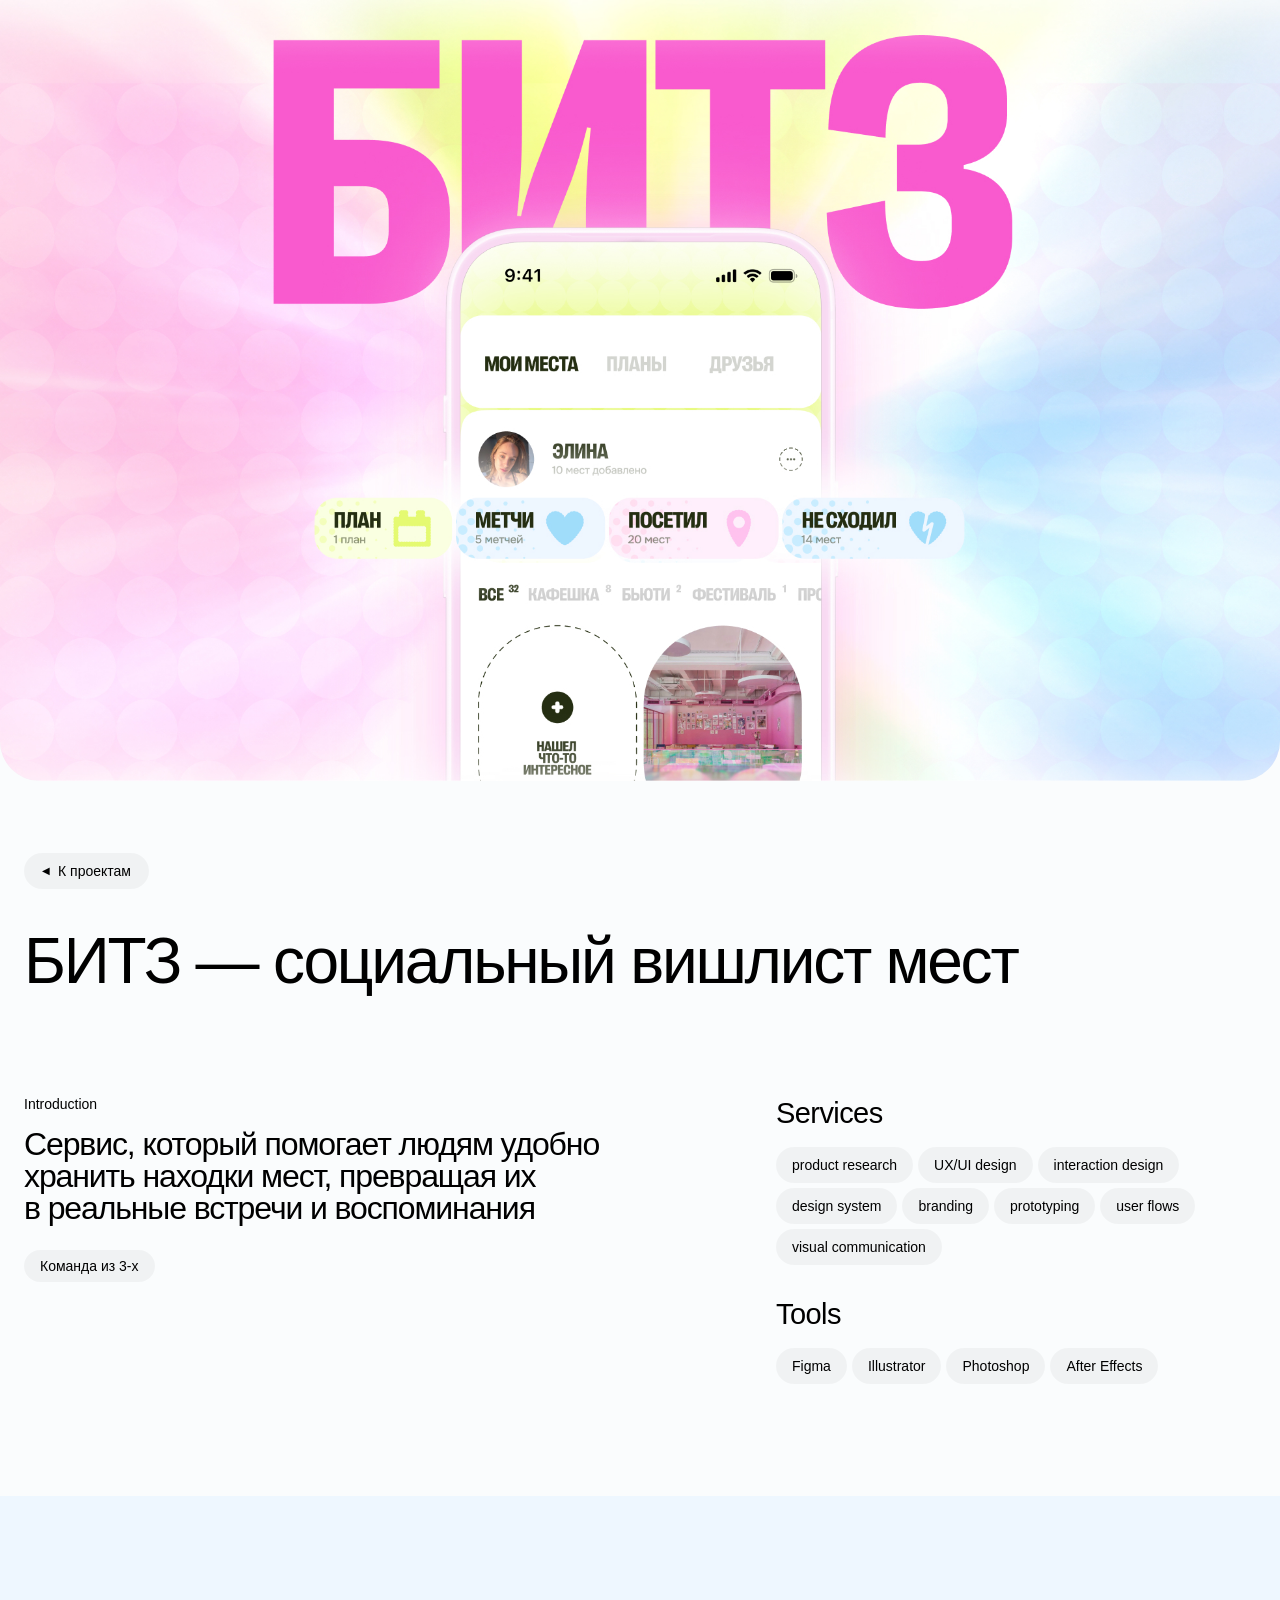
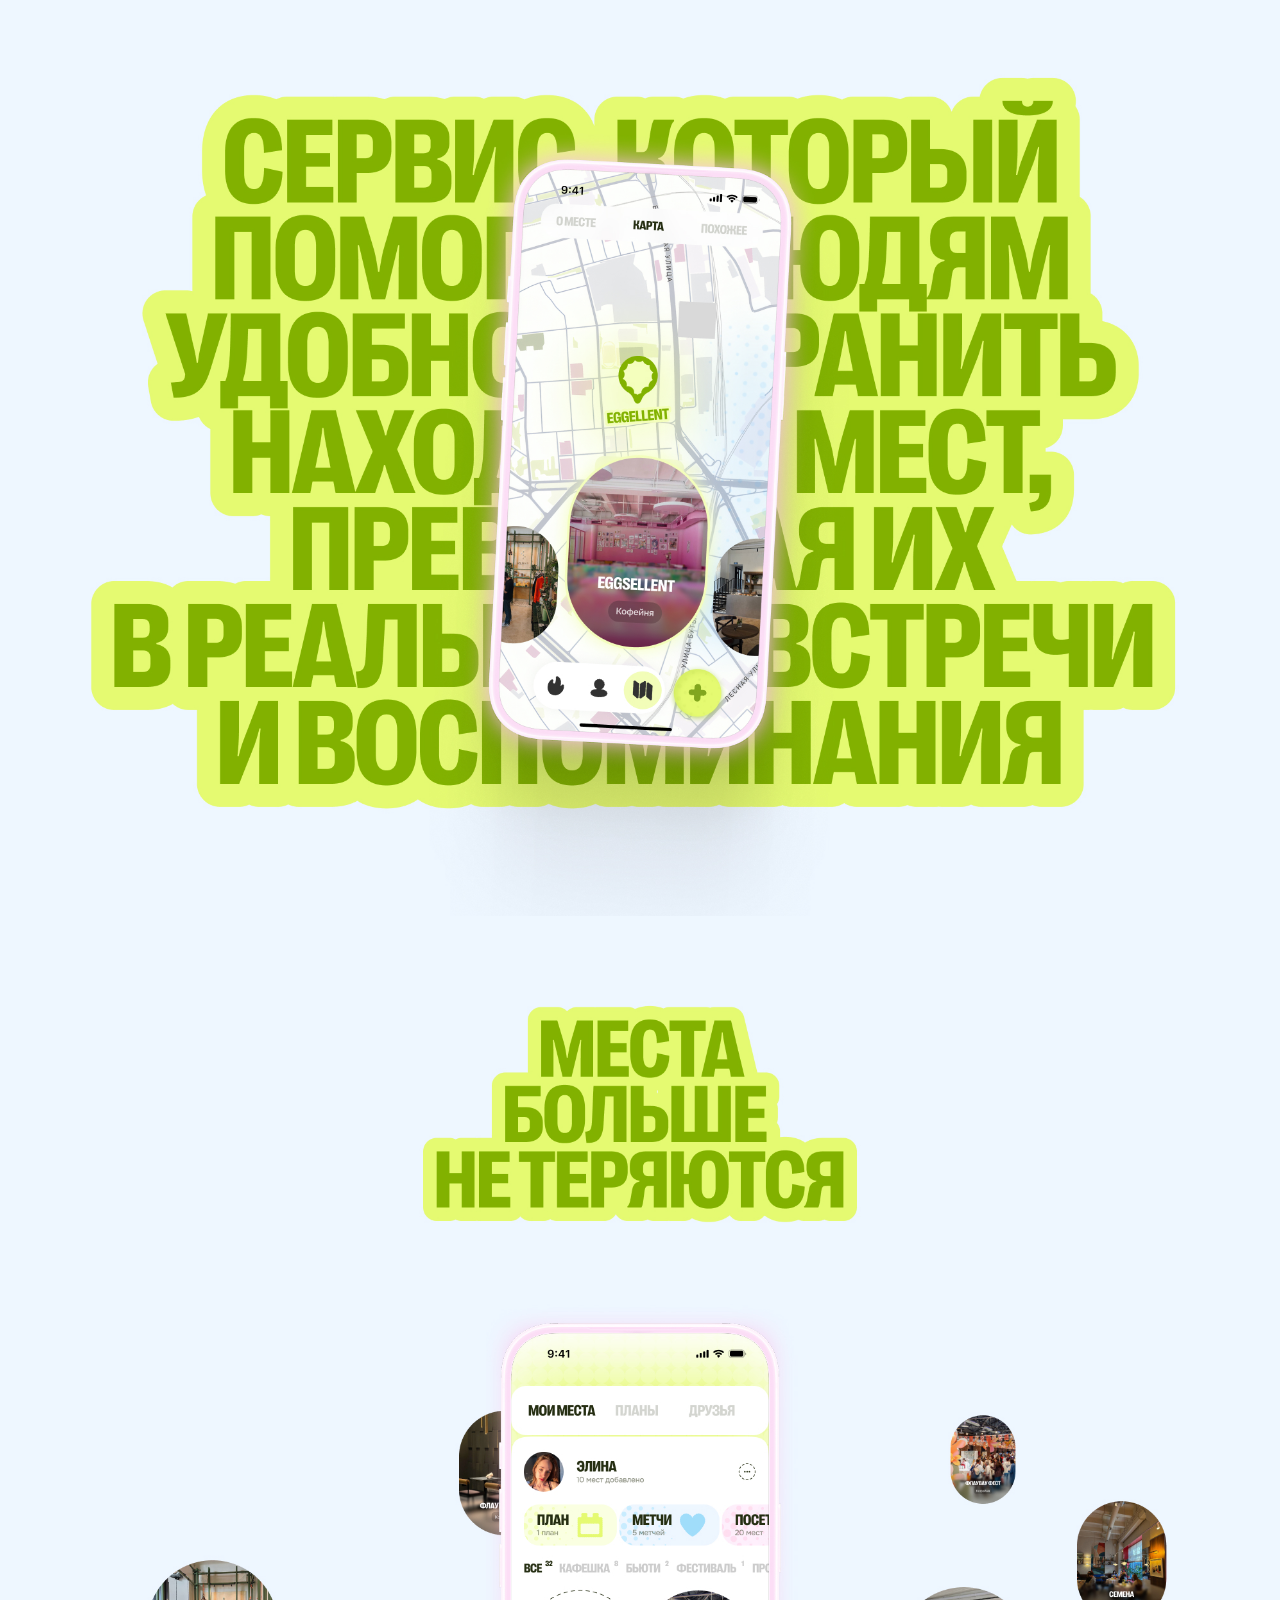
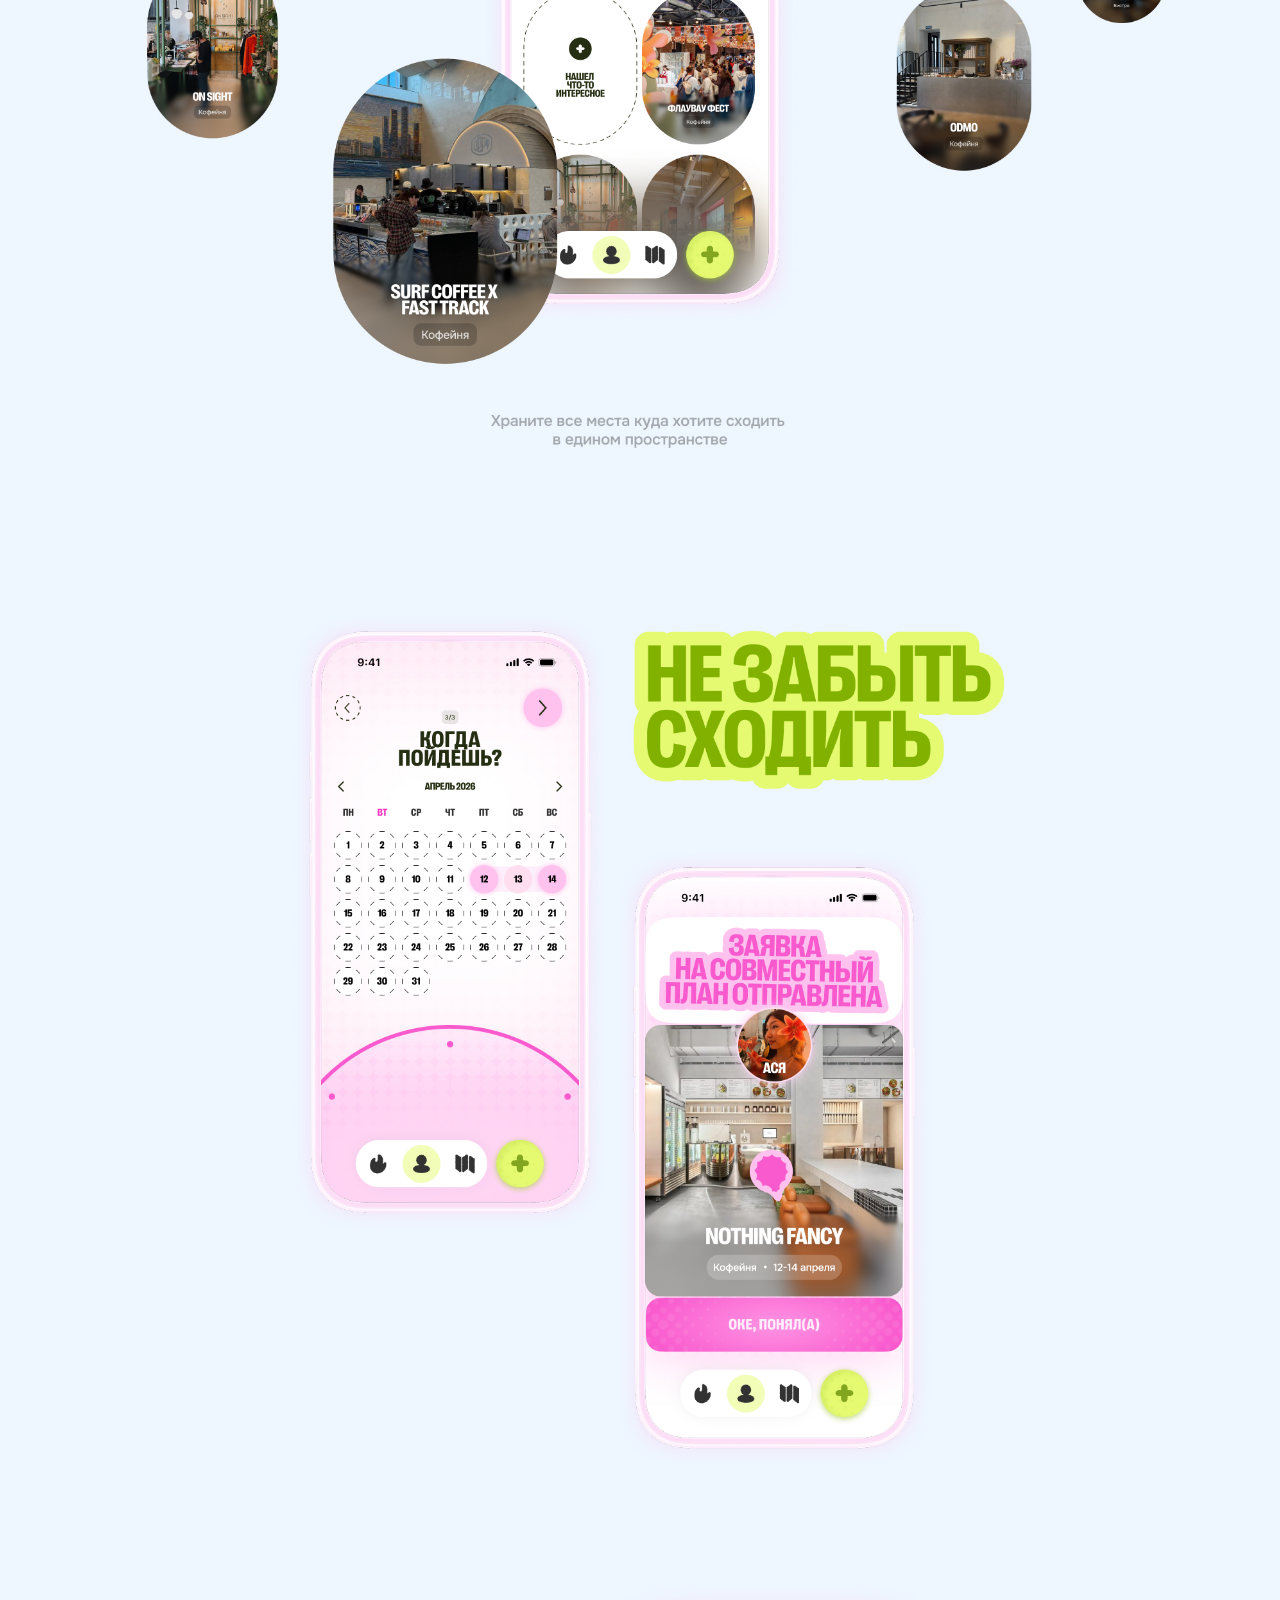
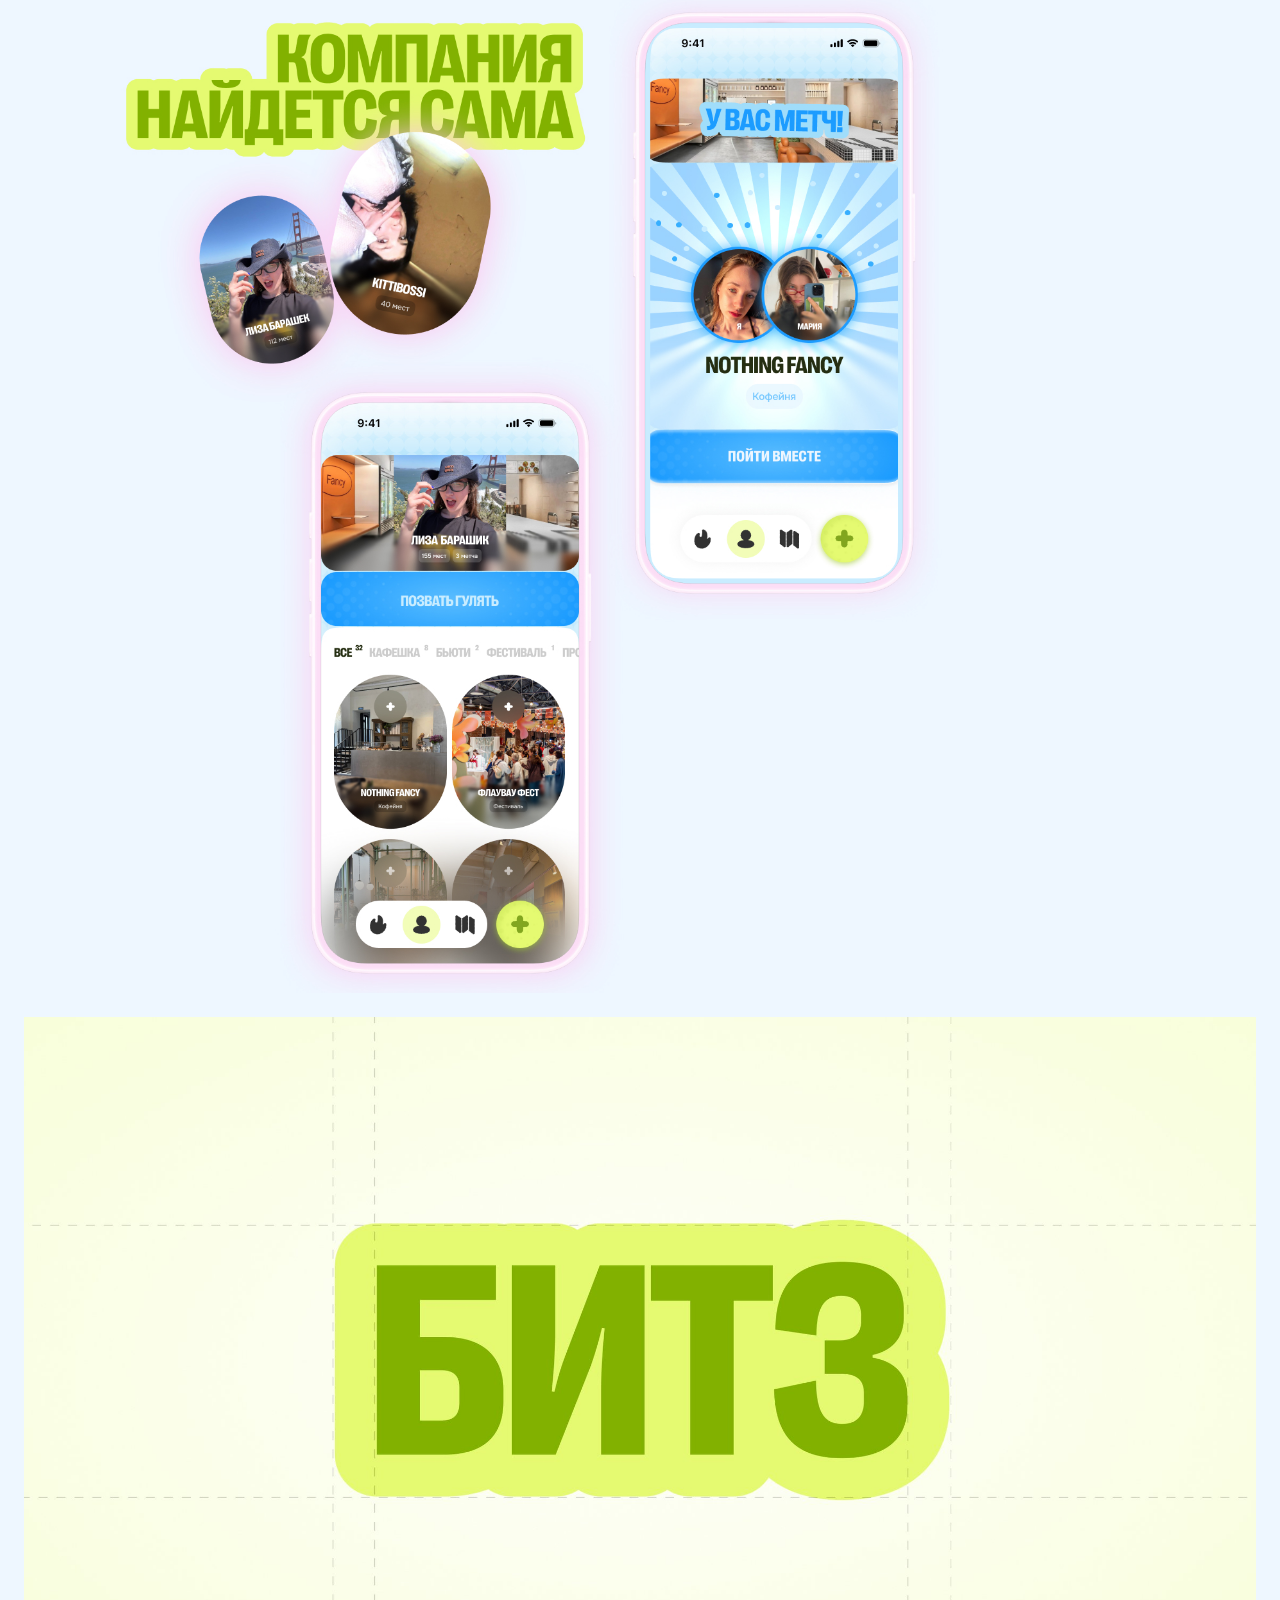
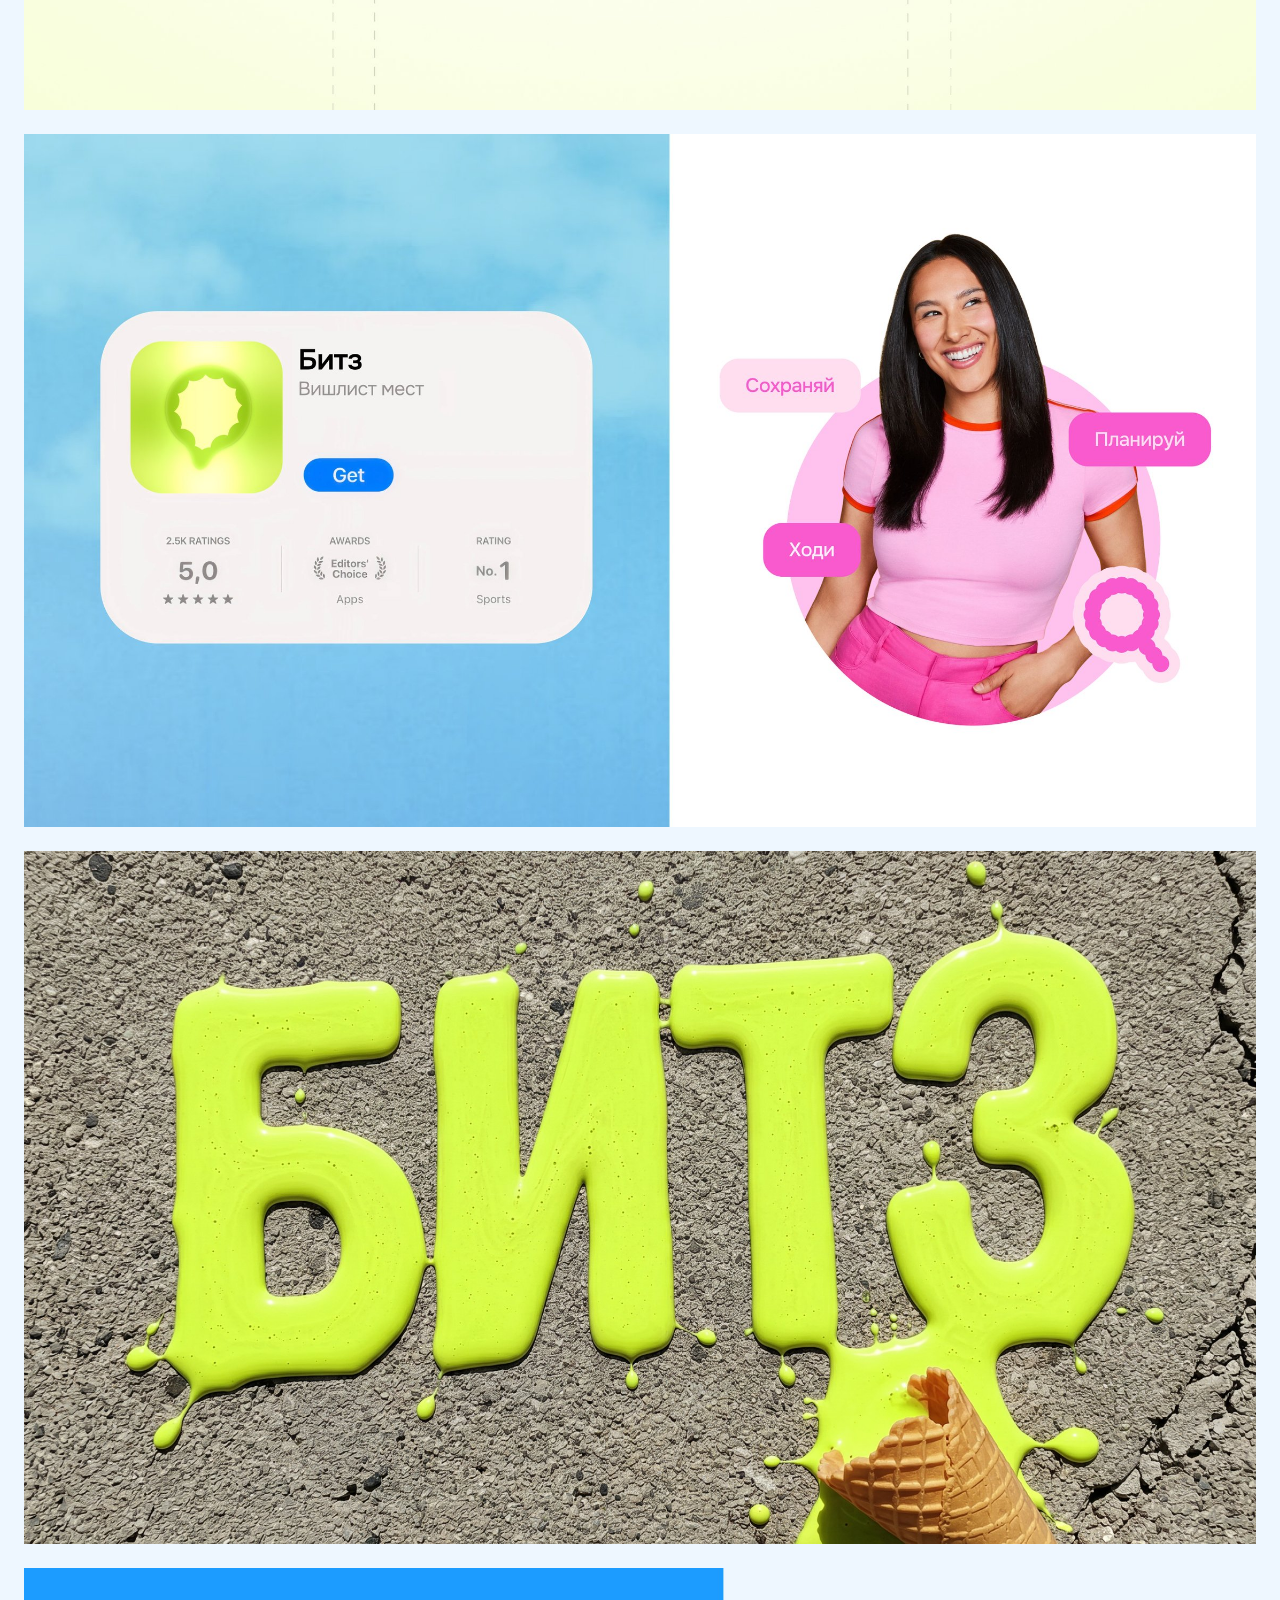
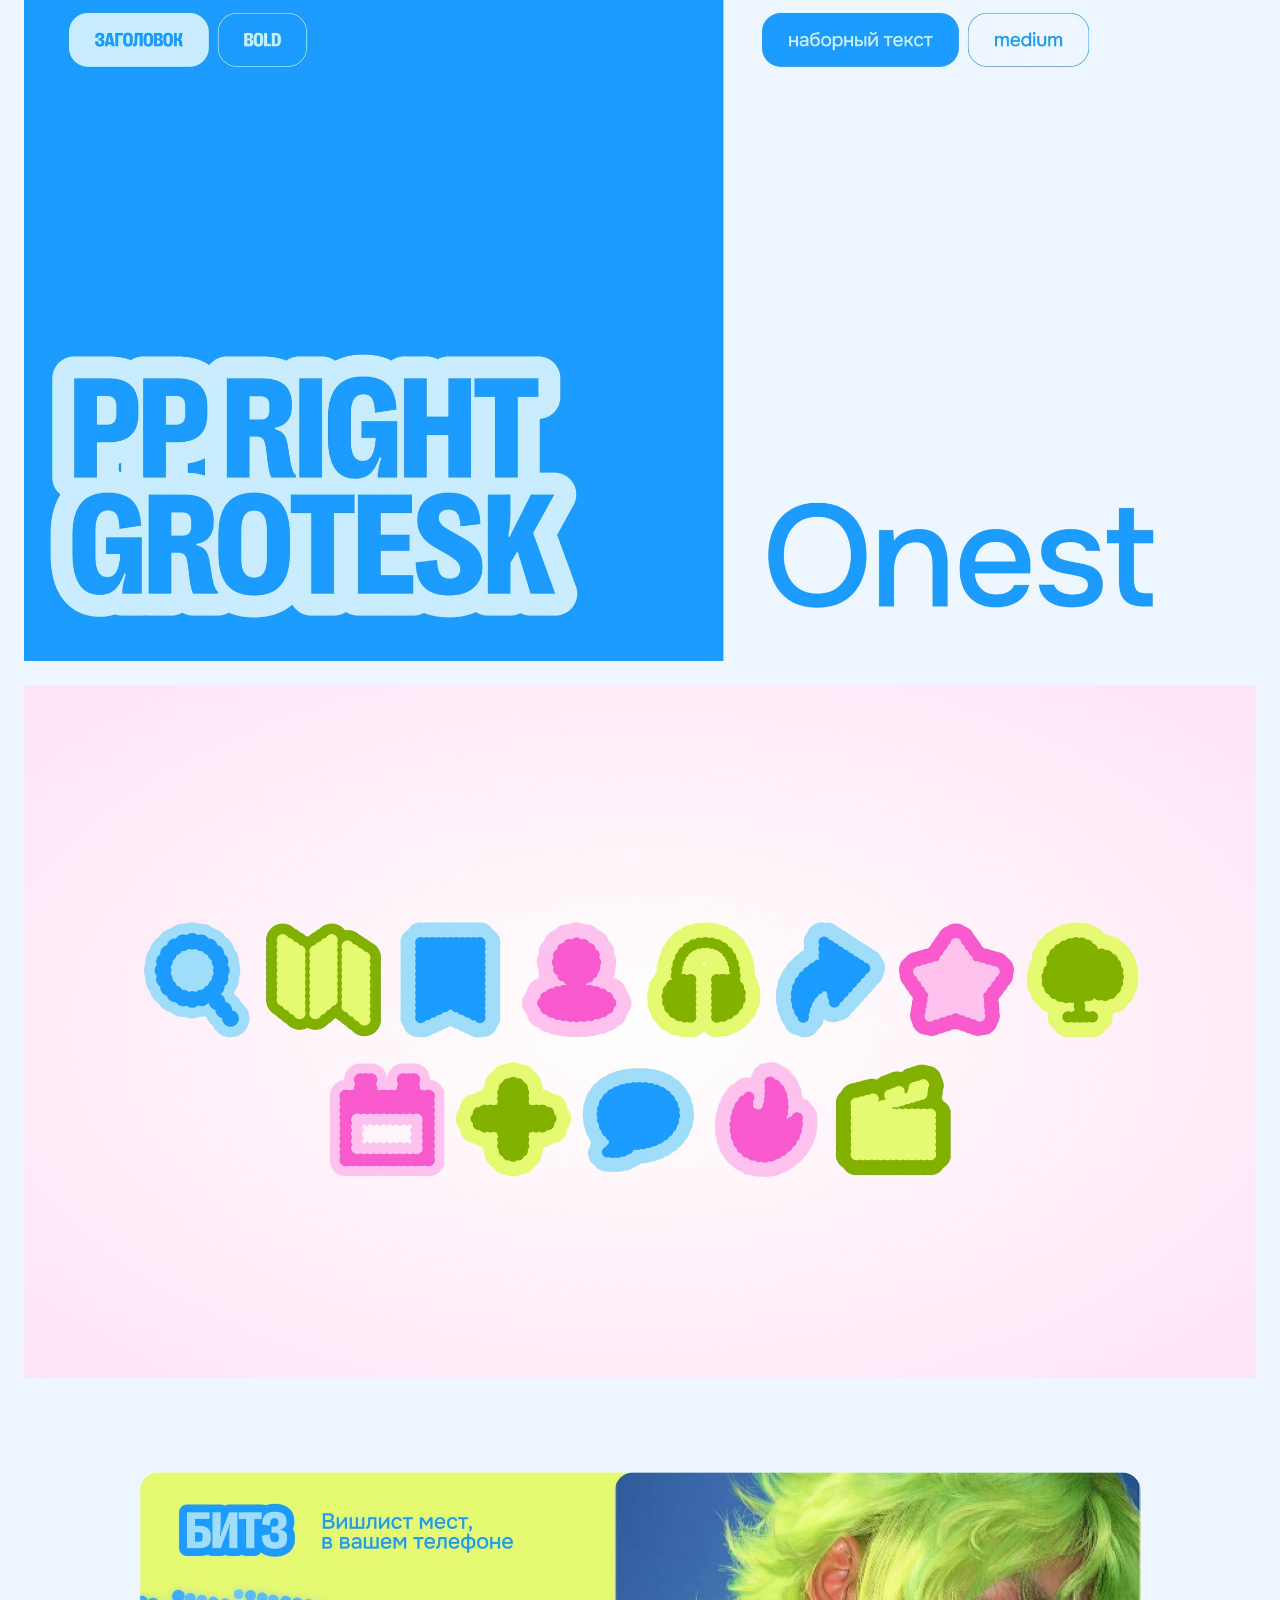
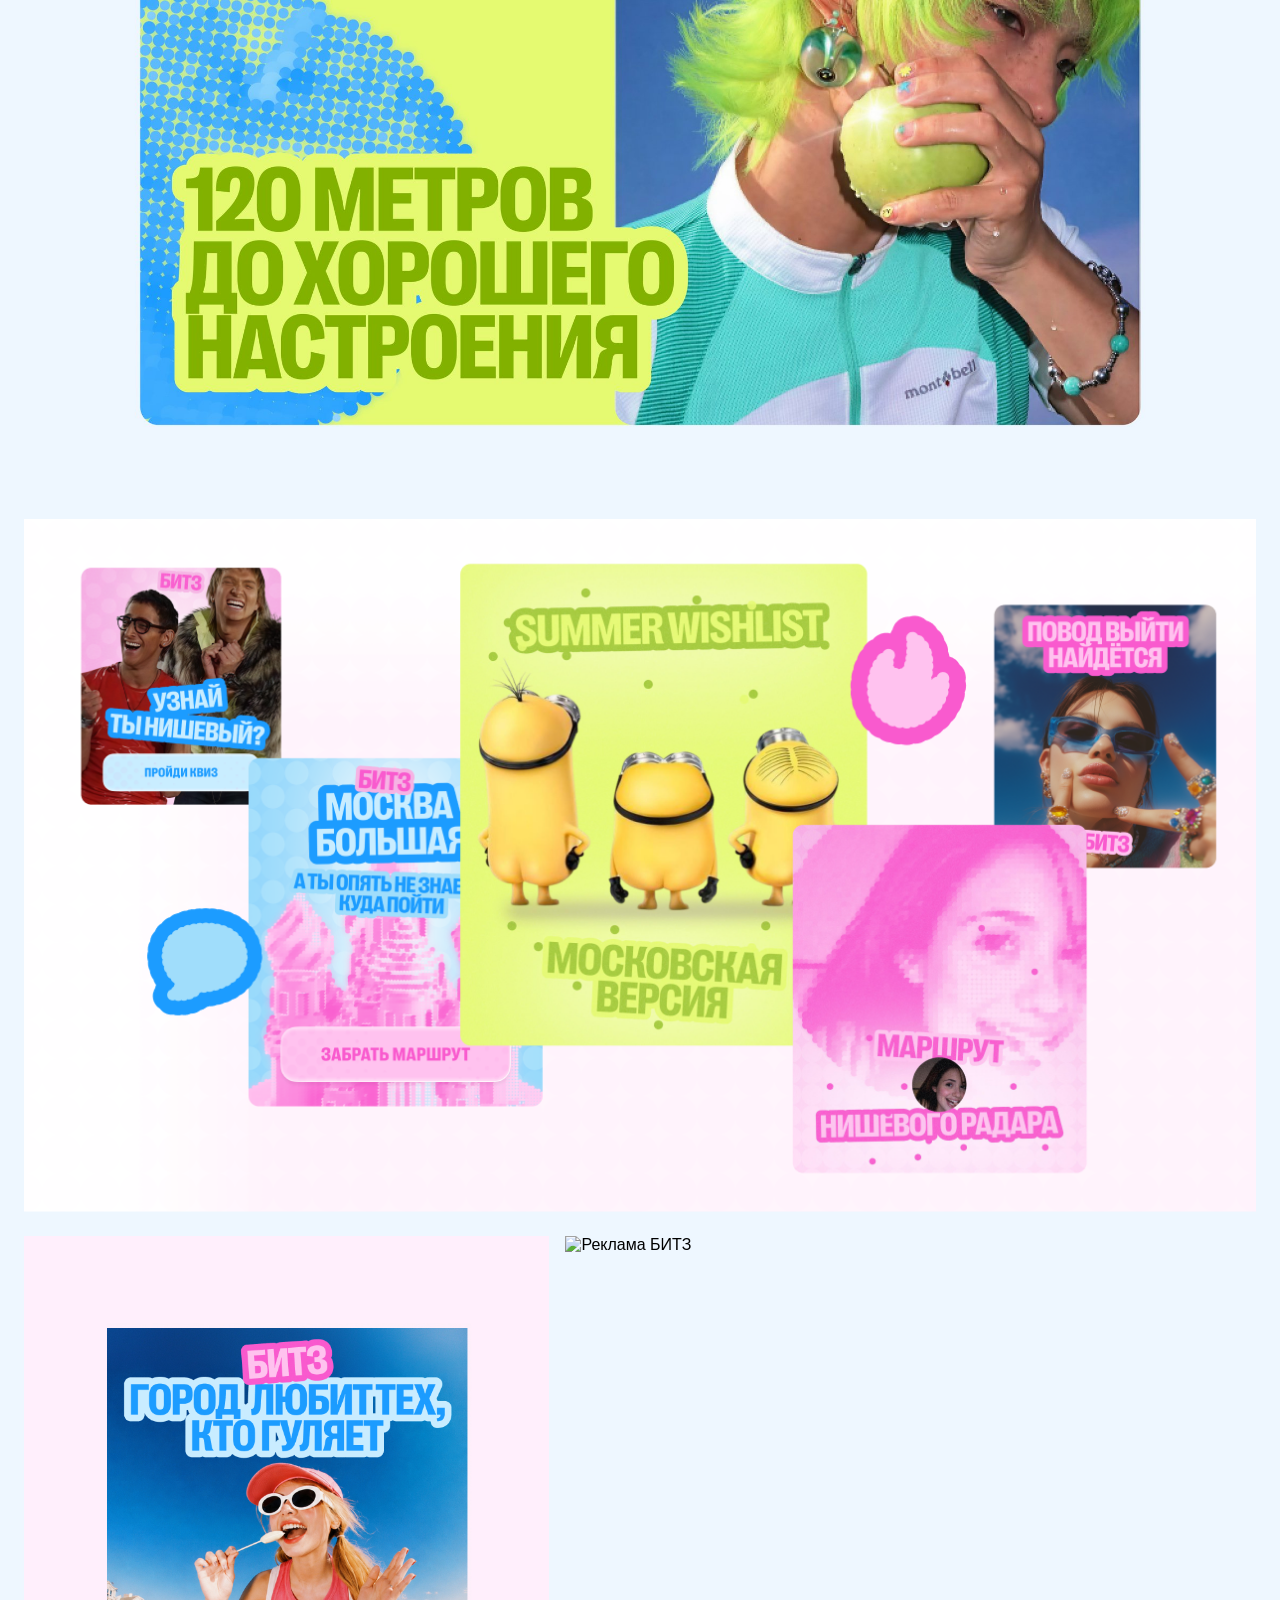
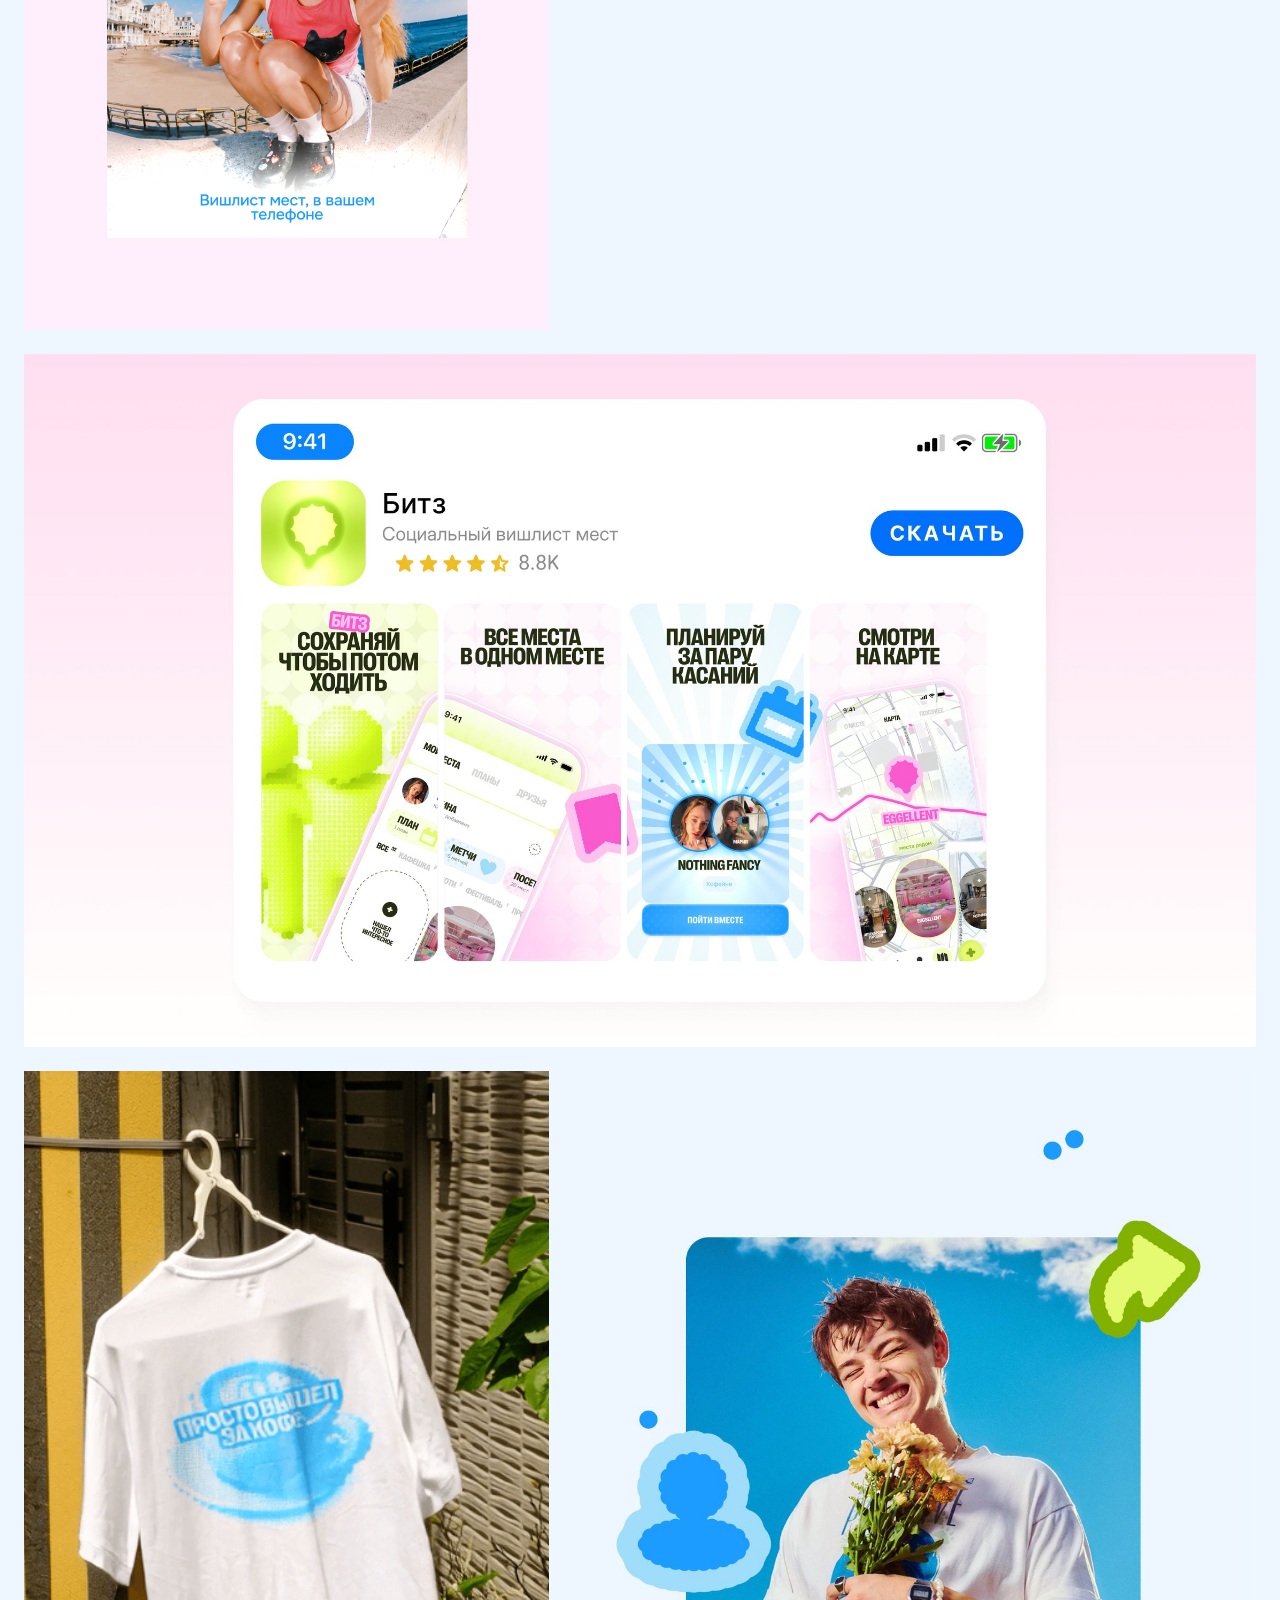
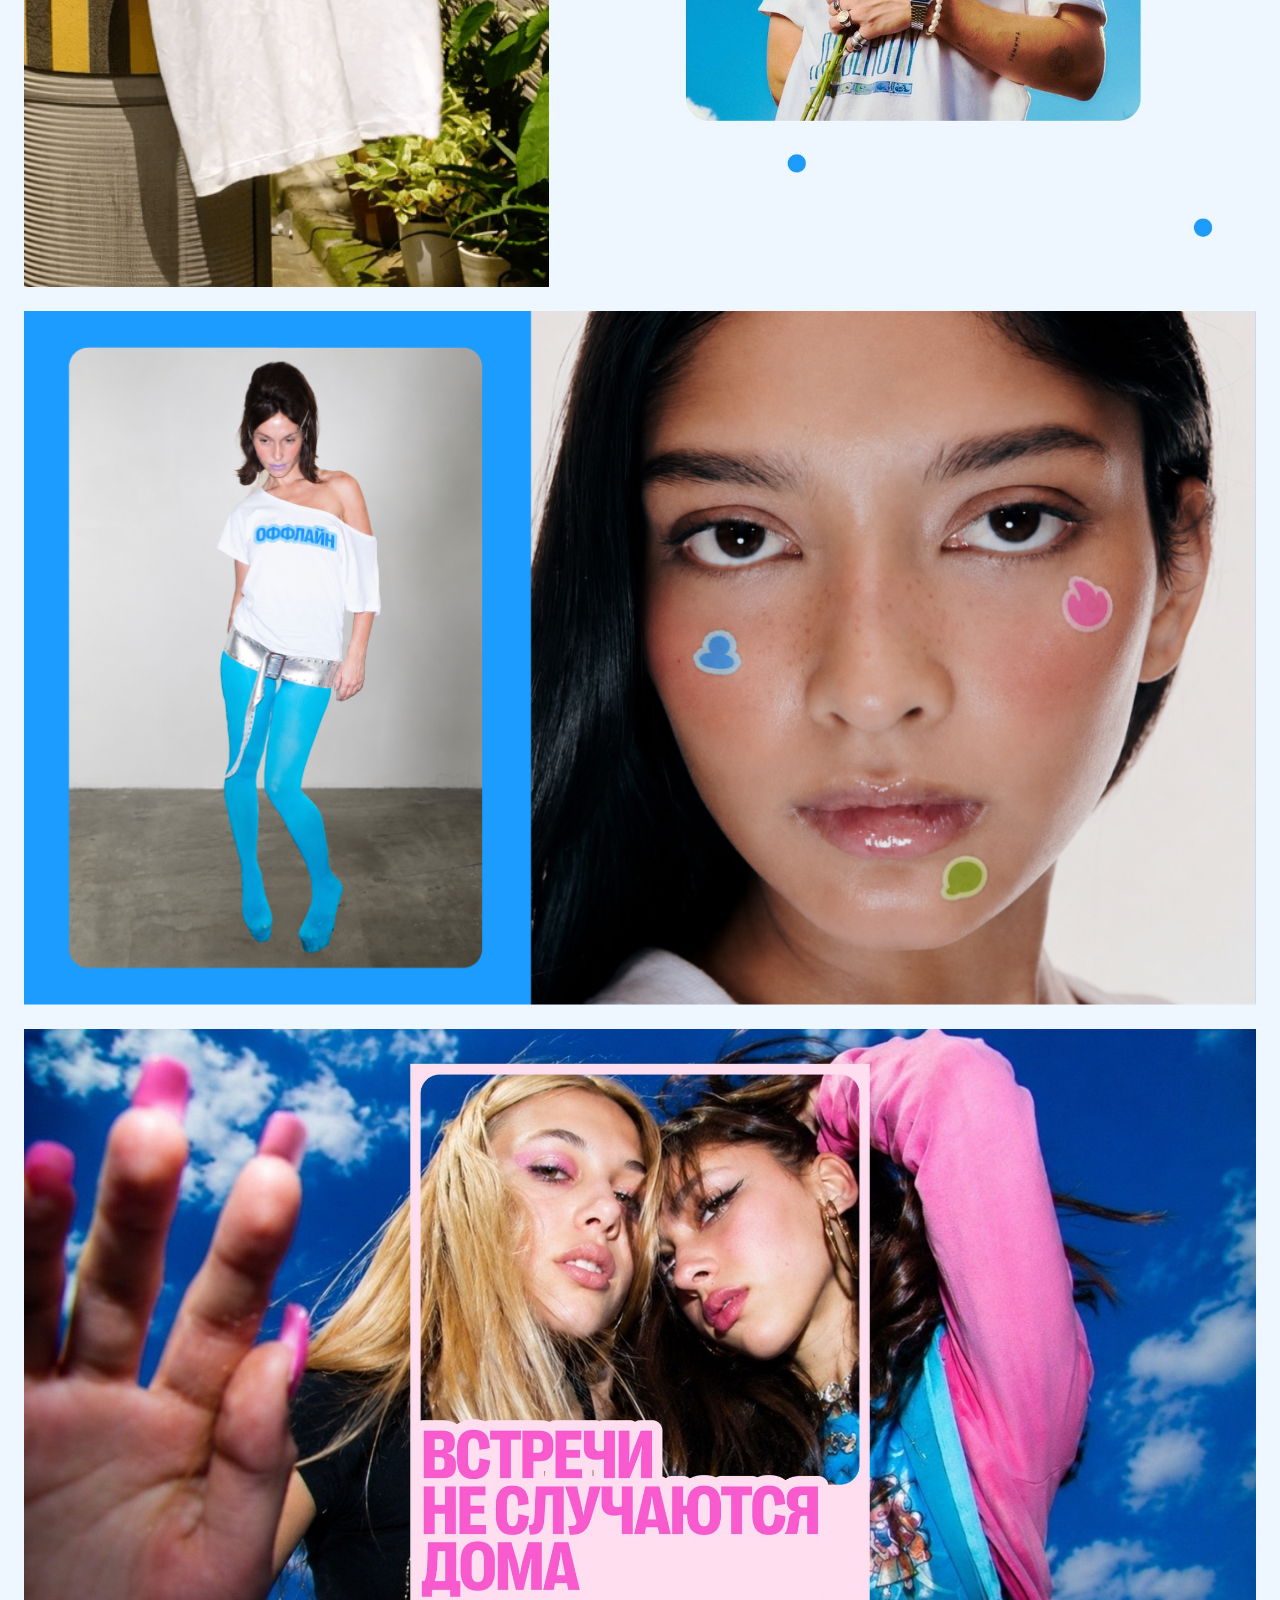
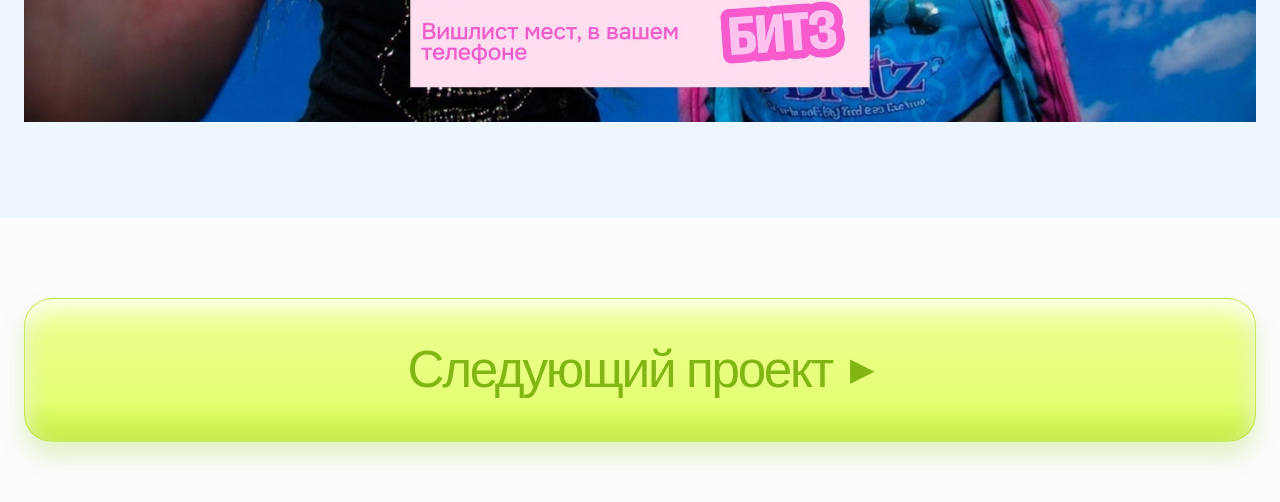
==== projects/bitz.html @ 72d61f9f "Update portfolio" ====
<!doctype html>
<html lang="ru">
<head>
  <meta charset="UTF-8"><meta name="viewport" content="width=device-width,initial-scale=1">
  <meta name="description" content="БИТЗ — социальный вишлист мест.">
  <title>БИТЗ — Mari Shevchun</title>
  <link rel="stylesheet" href="project.css?v=bitz-3">
</head>
<body class="project-page--editorial bitz-page is-ready">
  <main>
    <div class="bitz-cover">
      <img src="../assets/projects/bitz/updates/cover.jpeg" alt="БИТЗ — обложка проекта">
    </div>
    <section class="case-head">
      <a class="bitz-back" href="../index.html"><span aria-hidden="true">◀</span> К проектам</a>
      <h1>БИТЗ — социальный вишлист мест</h1>
      <div class="case-overview">
        <div class="case-introduction"><span>Introduction</span><p>Сервис, который помогает людям удобно хранить находки мест, превращая их в реальные встречи и воспоминания</p><span class="garden-team">Команда из 3-х</span></div>
        <div class="case-taxonomy">
          <div><h2>Services</h2><div class="case-tags"><span>product research</span><span>UX/UI design</span><span>interaction design</span><span>design system</span><span>branding</span><span>prototyping</span><span>user flows</span><span>visual communication</span></div></div>
          <div><h2>Tools</h2><div class="case-tags"><span>Figma</span><span>Illustrator</span><span>Photoshop</span><span>After Effects</span></div></div>
        </div>
      </div>
    </section>
    <section class="bitz-visuals">
      <img src="../assets/projects/bitz/ordered/01.png" alt="БИТЗ — идея сервиса">
      <img src="../assets/projects/bitz/ordered/02.png" alt="Места воплощают мечты">
      <img src="../assets/projects/bitz/ordered/03.png" alt="Пользователи БИТЗ">
      <img src="../assets/projects/bitz/ordered/04.png" alt="Интерфейс сохранения мест">
      <img src="../assets/projects/bitz/ordered/05.png" alt="Карточки и подборки">
      <img src="../assets/projects/bitz/ordered/06.png" alt="Лента рекомендаций">
      <img src="../assets/projects/bitz/ordered/07.png" alt="Айдентика БИТЗ">
      <img src="../assets/projects/bitz/ordered/08.png" alt="БИТЗ в городской среде">
      <img src="../assets/projects/bitz/ordered/09.png" alt="Логотип БИТЗ">
      <img src="../assets/projects/bitz/ordered/10.png" alt="Партнёрская коммуникация">
      <img src="../assets/projects/bitz/updates/17.png" alt="Digital-кампании БИТЗ">
      <div class="bitz-row bitz-row--asymmetric"><img src="../assets/projects/bitz/ordered/11.png" alt="Постер БИТЗ"><img src="../assets/projects/bitz/ordered/12.gif" alt="Реклама БИТЗ"></div>
      <img src="../assets/projects/bitz/ordered/13.png" alt="Визуальная система БИТЗ">
      <div class="bitz-row bitz-row--asymmetric"><img src="../assets/projects/bitz/ordered/14.gif" alt="Outdoor БИТЗ"><img src="../assets/projects/bitz/ordered/15.png" alt="Digital-реклама БИТЗ"></div>
      <img src="../assets/projects/bitz/updates/18.png" alt="Fashion-съёмка и визуальные символы БИТЗ">
      <img src="../assets/projects/bitz/ordered/16.png" alt="Кампания БИТЗ">
    </section>
  </main>
  <footer class="case-footer"><a class="case-footer__next" href="secret-garden.html">Следующий проект <span aria-hidden="true">▶</span></a></footer>
  <button class="case-to-top" type="button" aria-label="Наверх"><img src="../assets/projects/secret-sauce/figma/arrow-triangle.svg" alt=""></button>
  <script>const topButton=document.querySelector('.case-to-top');addEventListener('scroll',()=>topButton.classList.toggle('is-visible',scrollY>700));topButton.addEventListener('click',()=>scrollTo({top:0,behavior:'smooth'}));</script>
  <script src="../typography.js"></script>
</body></html>
---- projects/project.css ----
:root { --bg:#fafcfd; --ink:#000; --page-x:60px; }
* { box-sizing:border-box; }
html { scroll-behavior:smooth; }
body { margin:0; background:var(--bg); color:var(--ink); font-family:"Suisse Intl","Helvetica Neue",Arial,sans-serif; font-weight:400; opacity:0; transition:opacity .45s ease; }
body.is-ready { opacity:1; }
a { color:inherit; text-decoration:none; }
img { max-width:100%; }
.project-header { height:76px; padding:20px var(--page-x); display:grid; grid-template-columns:1fr auto 1fr; align-items:center; font-size:16px; letter-spacing:-.04em; }
.project-back { justify-self:start; }
.project-back::before { content:""; width:12px; height:11px; display:inline-block; margin-right:9px; background:url("../assets/projects/secret-sauce/figma/arrow-triangle.svg") center/contain no-repeat; transform:rotate(-90deg); transition:transform .25s ease; }
.project-back:hover::before { transform:translateX(-4px) rotate(-90deg); }
.project-logo { font-family:Impact,"Arial Narrow",sans-serif; font-size:38px; line-height:1; letter-spacing:-.06em; transform:scaleX(.72); }
.project-owner { justify-self:end; margin:0; }
.project-intro { min-height:calc(100svh - 76px); padding:clamp(70px,11vh,130px) var(--page-x) 42px; display:flex; flex-direction:column; justify-content:space-between; }
.project-intro h1 { max-width:1100px; margin:0; font-size:clamp(54px,8.2vw,118px); line-height:.92; letter-spacing:-.055em; font-weight:400; }
.project-meta { display:grid; grid-template-columns:1fr 1fr; gap:24px; align-items:end; margin-top:80px; }
.project-facts { display:grid; grid-template-columns:140px 1fr; gap:10px 24px; max-width:600px; font-size:15px; }
.project-facts span:nth-child(odd) { color:rgba(0,0,0,.5); }
.project-summary { max-width:660px; justify-self:end; font-size:clamp(24px,2.3vw,34px); line-height:1.08; letter-spacing:-.035em; }
.project-summary p { margin:0; }
.project-summary .project-note { margin-top:24px; font-size:15px; line-height:1.35; letter-spacing:-.015em; color:rgba(0,0,0,.58); }
.project-details { margin:0 var(--page-x); padding:100px 0 120px; border-top:1px solid rgba(0,0,0,.18); display:grid; grid-template-columns:1fr 2fr; gap:80px 24px; }
.project-details__label { font-size:15px; color:rgba(0,0,0,.5); }
.project-details__story { max-width:900px; }
.project-details__story h2 { margin:0 0 28px; font-size:15px; font-weight:400; }
.project-details__story p { margin:0; font-size:clamp(30px,3.4vw,50px); line-height:1.04; letter-spacing:-.045em; }
.project-details__lists { grid-column:2; display:grid; grid-template-columns:1fr 1fr; gap:24px; padding-top:20px; }
.project-details__lists h3 { margin:0 0 18px; font-size:15px; font-weight:400; color:rgba(0,0,0,.5); }
.project-details__lists ul { margin:0; padding:0; list-style:none; }
.project-details__lists li { padding:10px 0; border-top:1px solid rgba(0,0,0,.14); font-size:18px; }
.project-hero { padding:0 var(--page-x); }
.project-hero__frame { height:min(78vw,900px); min-height:560px; overflow:hidden; border-radius:999px; background:#eee; }
.project-hero img { width:100%; height:100%; display:block; object-fit:cover; }
.project-gallery { padding:90px var(--page-x) 140px; display:grid; grid-template-columns:1fr 1fr; gap:24px; }
.project-gallery__title { grid-column:1/-1; margin:0 0 42px; font-size:clamp(48px,7vw,100px); line-height:.95; letter-spacing:-.055em; font-weight:400; }
.project-gallery__item { margin:0; min-height:440px; background:#eee; overflow:hidden; }
.project-gallery__item--wide { grid-column:1/-1; min-height:680px; }
.project-gallery img { width:100%; height:100%; display:block; object-fit:cover; }
.project-gallery__item--contain { background:#f2f2f0; }
.project-gallery__item--contain img { object-fit:contain; }
.project-gallery figcaption { padding:12px 0 4px; background:var(--bg); font-size:14px; color:rgba(0,0,0,.55); }
.project-gallery--empty { min-height:160px; display:block; }
.project-next { min-height:clamp(82px,11.25vw,162px); margin:80px 24px 60px; padding:24px; border:1px solid rgba(139,193,18,.34); border-radius:28px; background:linear-gradient(180deg,#edff93 0%,#e5ff76 70%,#d1f64c 100%); box-shadow:inset 0 12px 25px rgba(255,255,255,.85),inset 0 -10px 22px rgba(137,190,16,.24),0 14px 24px rgba(164,214,42,.28); display:flex; justify-content:center; align-items:center; transition:transform .3s ease,filter .3s ease; }
.project-next:hover { transform:translateY(-3px); filter:saturate(1.08); }
.project-next span { color:#82b615; font-size:clamp(28px,4vw,60px); line-height:1; letter-spacing:-.045em; }
.project-next span::after { content:"▶"; margin-left:.35em; font-size:.62em; vertical-align:.1em; }
.project-next strong { display:none; }

/* Editorial case study — mirrors the Secret Sauce Figma composition. */
.project-page--editorial .project-header { max-width:1320px; margin:0 auto; }
.case-head { width:min(1320px,calc(100% - 40px)); margin:0 auto; padding:70px 0 80px; }
.case-head > h1 { margin:0 0 72px; font-size:clamp(52px,5vw,64px); line-height:.96; letter-spacing:-.035em; font-weight:400; }
.case-overview { display:grid; grid-template-columns:minmax(0,714px) minmax(320px,480px); gap:79px; align-items:start; }
.case-introduction > span { display:block; margin-bottom:16px; font-size:14px; }
.case-introduction p { margin:0; font-size:clamp(28px,2.5vw,36px); line-height:1; letter-spacing:-.035em; }
.case-taxonomy { display:flex; flex-direction:column; gap:32px; }
.case-taxonomy h2 { margin:0 0 16px; font-size:29px; line-height:1.2; letter-spacing:-.02em; font-weight:400; }
.case-tags { display:flex; flex-wrap:wrap; gap:5px; }
.case-tags span { padding:8px 16px; border-radius:48px; background:rgba(0,0,0,.04); font-size:14px; line-height:20px; }
.case-visuals { width:100%; margin:0; padding:60px max(14px,calc((100vw - 1320px)/2)); display:flex; flex-direction:column; gap:60px; background:#000; overflow:hidden; }
.case-visual { margin:0 auto; width:100%; max-width:1320px; overflow:hidden; }
.case-visual img { display:block; width:100%; height:auto; object-fit:contain; }
.case-footer { padding:80px 24px 60px; background:#fafcfd; }
.case-footer__socials { display:flex; gap:20px; }
.case-social-ball { position:relative; width:97px; height:97px; flex:0 0 auto; display:block; overflow:hidden; border:1px solid rgba(255,255,255,.78); border-radius:50%; background:radial-gradient(circle at 32% 20%,rgba(255,255,255,.94),rgba(255,255,255,.36) 33%,rgba(210,218,222,.2) 66%,rgba(0,0,0,.08)); box-shadow:inset 0 9px 18px rgba(255,255,255,.72),inset 0 -8px 15px rgba(0,0,0,.17),0 7px 20px rgba(0,0,0,.12); transition:transform .35s cubic-bezier(.2,.75,.25,1),box-shadow .35s ease; }
.case-social-ball::after { content:""; position:absolute; z-index:2; inset:7% 18% auto; height:34%; border-radius:50%; background:linear-gradient(180deg,rgba(255,255,255,.7),rgba(255,255,255,0)); filter:blur(2px); pointer-events:none; }
.case-social-ball:hover { transform:translateY(-5px) rotate(2deg); box-shadow:inset 0 9px 18px rgba(255,255,255,.82),inset 0 -8px 15px rgba(0,0,0,.18),0 12px 24px rgba(0,0,0,.16); }
.case-social-ball img { width:100%; height:100%; display:block; }
.case-footer__next { width:100%; min-height:clamp(82px,11.25vw,162px); display:flex; align-items:center; justify-content:center; gap:.35em; border:1px solid rgba(139,193,18,.34); border-radius:28px; background:linear-gradient(180deg,#edff93 0%,#e5ff76 70%,#d1f64c 100%); box-shadow:inset 0 12px 25px rgba(255,255,255,.85),inset 0 -10px 22px rgba(137,190,16,.24),0 14px 24px rgba(164,214,42,.28); color:#82b615; font-size:clamp(28px,4vw,60px); line-height:1; letter-spacing:-.045em; transition:transform .3s ease,filter .3s ease; }
.case-footer__next:hover { transform:translateY(-3px); filter:saturate(1.08); }
.case-footer__next span { font-size:.62em; }
.case-footer__arrow { width:24px; height:22px; display:block; transform:rotate(90deg); }
.case-to-top { position:fixed; z-index:30; right:28px; bottom:calc(28px + var(--footer-lift,0px)); width:56px; height:56px; padding:0; display:grid; place-items:center; border:1px solid rgba(0,0,0,.12); border-radius:50%; background:rgba(255,255,255,.55); -webkit-backdrop-filter:blur(16px); backdrop-filter:blur(16px); cursor:pointer; opacity:0; pointer-events:none; transform:translateY(10px); transition:opacity .2s ease,transform .2s ease,bottom .18s ease-out; }
.case-to-top img { width:20px; height:auto; display:block; }
.case-to-top.is-visible { opacity:1; pointer-events:auto; transform:translateY(0); }

@media(max-width:850px){
  :root{--page-x:20px}.project-header{height:64px;font-size:14px}.project-owner{display:none}.project-intro{min-height:calc(100svh - 64px);padding-top:60px}.project-intro h1{font-size:clamp(48px,15vw,76px)}.project-meta{grid-template-columns:1fr;gap:45px;margin-top:60px}.project-summary{justify-self:start}.project-details{grid-template-columns:1fr;padding:64px 0 80px;gap:36px}.project-details__story p{font-size:30px}.project-details__lists{grid-column:1;grid-template-columns:1fr;gap:36px}.project-hero__frame{height:115vw;min-height:0;border-radius:160px}.project-gallery{grid-template-columns:1fr;padding-top:50px;padding-bottom:80px}.project-gallery__title{grid-column:auto;margin-bottom:22px}.project-gallery__item,.project-gallery__item--wide{grid-column:auto;min-height:420px}.project-next{align-items:start;flex-direction:column;gap:14px}.case-head{padding:45px 0 55px}.case-head>h1{margin:0 0 48px}.case-overview{grid-template-columns:1fr;gap:46px}.case-introduction>span{margin-bottom:16px}.case-introduction p{font-size:28px}.case-taxonomy h2{font-size:24px}.case-visuals{padding:40px 0;gap:40px}.case-footer{min-height:100px}.case-footer__socials{gap:10px}.case-social-ball{width:54px;height:54px}.case-footer__next{font-size:22px;gap:9px}.case-footer__arrow{width:18px;height:auto}.case-to-top{right:16px;bottom:calc(16px + var(--footer-lift,0px))}
}
@media(prefers-reduced-motion:reduce){html{scroll-behavior:auto}body{transition:none}}

/* Secret Garden Blooming */
.garden-page{background:#fafcfd}
.garden-page .project-owner span{opacity:.5}
.garden-cover{position:relative;width:100%;height:min(61vw,980px);min-height:560px;overflow:hidden;border-radius:0 0 40px 40px;background:#000;color:#ffc403}
.garden-cover>img{display:block;width:100%;height:100%;max-width:none;object-fit:cover;object-position:center bottom}
.garden-page .case-head{width:min(1240px,calc(100% - 48px));padding-top:79px;padding-bottom:60px}
.garden-back{width:max-content;display:flex;align-items:center;gap:8px;margin-bottom:20px;padding:11px 18px;border-radius:999px;background:rgba(0,0,0,.04);font-size:14px;line-height:1;transition:transform .25s ease,background .25s ease}
.garden-back:hover{transform:translateX(-3px);background:rgba(0,0,0,.07)}
.garden-back span{font-size:10px}
.garden-page .case-head>h1{margin-bottom:120px}
.garden-team{display:inline-block!important;margin-top:26px!important;margin-bottom:0!important;padding:8px 16px;border-radius:48px;background:rgba(0,0,0,.04)}
.garden-visuals{width:100%;padding:96px max(24px,calc((100vw - 1240px)/2));display:flex;flex-direction:column;align-items:center;gap:60px;background:#000;color:#fff}
.garden-visuals>img,.garden-pair,.garden-grid{display:block;width:100%;max-width:1240px;margin:0 auto}
.garden-visuals>img{height:auto;object-fit:contain}
.garden-hero{height:auto!important;aspect-ratio:960/588;object-fit:cover!important}
.garden-copy{width:100%;max-width:1240px;margin:0 auto;padding:40px 0;color:#fff}
.garden-copy h2{margin:0 0 clamp(24px,2.083vw,48px);font-size:clamp(30px,2.5vw,58px);line-height:1;font-weight:400;letter-spacing:-.035em}
.garden-copy small{display:block;margin-bottom:16px;font-size:clamp(14px,.972vw,22px);line-height:1.6}
.garden-copy p{width:69.355%;margin:0;font-size:clamp(30px,2.5vw,58px);line-height:1;letter-spacing:-.035em}
.garden-pair,.garden-grid{display:flex;flex-direction:column;gap:clamp(40px,4.167vw,96px)}
.garden-pair img,.garden-grid img,.garden-grid img:first-child{display:block;width:100%;height:auto;object-fit:contain}
@media(max-width:850px){.garden-page .project-owner span{display:none}.garden-cover{height:62vw;min-height:300px;border-radius:0 0 28px 28px}.garden-page .case-head{width:calc(100% - 40px);padding-top:40px;padding-bottom:64px}.garden-back{margin-bottom:20px}.garden-page .case-head>h1{margin-bottom:64px}.garden-visuals{padding:48px 0;gap:30px}.garden-copy{padding:28px 20px}.garden-copy h2,.garden-copy p{font-size:28px}.garden-pair,.garden-grid{grid-template-columns:1fr;gap:12px}.garden-pair img,.garden-grid img,.garden-grid img:first-child{height:auto;grid-row:auto}.garden-visuals>img{width:100%}}

/* BITZ */
.bitz-page{background:#fafcfd}
.bitz-page .project-owner span{opacity:.5}
.bitz-cover{display:block;width:100%;height:min(61vw,980px);min-height:560px;overflow:hidden;border-radius:0 0 40px 40px;background:#f4f5f7}
.bitz-cover img{display:block;width:100%;height:100%;object-fit:cover;object-position:center top}
.bitz-page .case-head{width:min(1240px,calc(100% - 48px));padding-top:72px;padding-bottom:112px}
.bitz-back{width:max-content;display:flex;align-items:center;gap:8px;margin-bottom:42px;padding:11px 18px;border-radius:999px;background:rgba(0,0,0,.04);font-size:14px;line-height:1;transition:transform .25s ease,background .25s ease}
.bitz-back:hover{transform:translateX(-3px);background:rgba(0,0,0,.07)}
.bitz-back span{font-size:10px}
.bitz-page .case-head>h1{margin-bottom:104px}
.bitz-visuals{width:100%;padding:96px max(24px,calc((100vw - 1240px)/2));display:flex;flex-direction:column;align-items:center;gap:24px;background:#eef7ff}
.bitz-visuals>img,.bitz-row{display:block;width:100%;max-width:1240px;height:auto;margin:0 auto}
.bitz-visuals>img{object-fit:contain}
.bitz-row{display:grid;grid-template-columns:42.58fr 56.05fr;gap:1.37%}
.bitz-row img{display:block;width:100%;height:100%;object-fit:cover}
@media(max-width:850px){.bitz-page .project-owner span{display:none}.bitz-cover{height:62vw;min-height:300px;border-radius:0 0 28px 28px}.bitz-page .case-head{width:calc(100% - 40px);padding-top:40px;padding-bottom:64px}.bitz-back{margin-bottom:36px}.bitz-page .case-head>h1{margin-bottom:64px}.bitz-visuals{padding:48px 0;gap:16px}.bitz-row{grid-template-columns:1fr;gap:16px}.bitz-row img{height:auto}}

/* Secret Sauce */
.sauce-cover{display:block;width:100%;height:min(61vw,980px);min-height:560px;overflow:hidden;border-radius:0 0 40px 40px;background:#ffc403}
.sauce-cover img{display:block;width:100%;height:100%;object-fit:cover;object-position:center bottom}
.sauce-back{display:inline-flex;align-items:center;gap:6px;margin-bottom:20px;padding:16px;border-radius:48px;background:rgba(0,0,0,.04);font-size:14px;line-height:20px}
.sauce-back span{font-size:11px}
.sauce-page .case-head{padding-top:79px}
.sauce-page .case-head>h1{margin-top:0;font-size:64px;line-height:.963;letter-spacing:-1.12px}
.sauce-page .case-overview{margin-top:120px}
.sauce-page .case-introduction{max-width:714px}
.sauce-page .case-introduction p{font-size:36px;line-height:1;letter-spacing:-1.12px}
.sauce-visuals{padding-top:60px;padding-bottom:60px;gap:60px}
.sauce-visuals .case-visual{max-width:1320px}
@media(max-width:850px){.sauce-cover{height:62vw;min-height:300px;border-radius:0 0 28px 28px}.sauce-page .case-head{width:calc(100% - 40px);padding-top:40px;padding-bottom:64px}.sauce-back{margin-bottom:20px}.sauce-page .case-head>h1{font-size:52px}.sauce-page .case-overview{margin-top:64px}.sauce-page .case-introduction p{font-size:28px}.sauce-visuals{padding:40px 0;gap:40px}}

/* myCeli */
.myceli-page{background:#fafcfd}
.myceli-cover{display:block;width:100%;height:min(61vw,980px);min-height:560px;overflow:hidden;border-radius:0 0 40px 40px;background:#111}
.myceli-cover img{display:block;width:100%;height:100%;max-width:none;object-fit:cover;object-position:center center}
.myceli-page .case-head{padding-top:79px}
.myceli-back{display:inline-flex;align-items:center;gap:6px;margin-bottom:20px;padding:16px;border-radius:48px;background:rgba(0,0,0,.04);font-size:14px;line-height:20px;transition:transform .25s ease,background .25s ease}
.myceli-back:hover{transform:translateX(-3px);background:rgba(0,0,0,.07)}
.myceli-back span{font-size:11px}
.myceli-page .case-head>h1{margin-top:0;font-size:64px;line-height:.963;letter-spacing:-1.12px}
.myceli-page .case-overview{margin-top:120px}
.myceli-page .case-introduction{max-width:714px}
.myceli-page .case-introduction p{font-size:36px;line-height:1;letter-spacing:-1.12px}
.myceli-visuals{padding-top:60px;padding-bottom:60px;gap:40px}
.myceli-visuals .case-visual{max-width:1320px}
@media(max-width:850px){.myceli-cover{height:62vw;min-height:300px;border-radius:0 0 28px 28px}.myceli-page .case-head{width:calc(100% - 40px);padding-top:40px;padding-bottom:64px}.myceli-back{margin-bottom:20px}.myceli-page .case-head>h1{font-size:52px}.myceli-page .case-overview{margin-top:64px}.myceli-page .case-introduction p{font-size:28px}.myceli-visuals{padding:40px 0;gap:40px}}

@media(max-width:850px){
  .project-next{margin:48px 12px 30px;padding:14px;border-radius:18px;align-items:center;flex-direction:row}
  .case-footer{padding:48px 12px 30px}
  .case-footer__next{border-radius:18px}
}
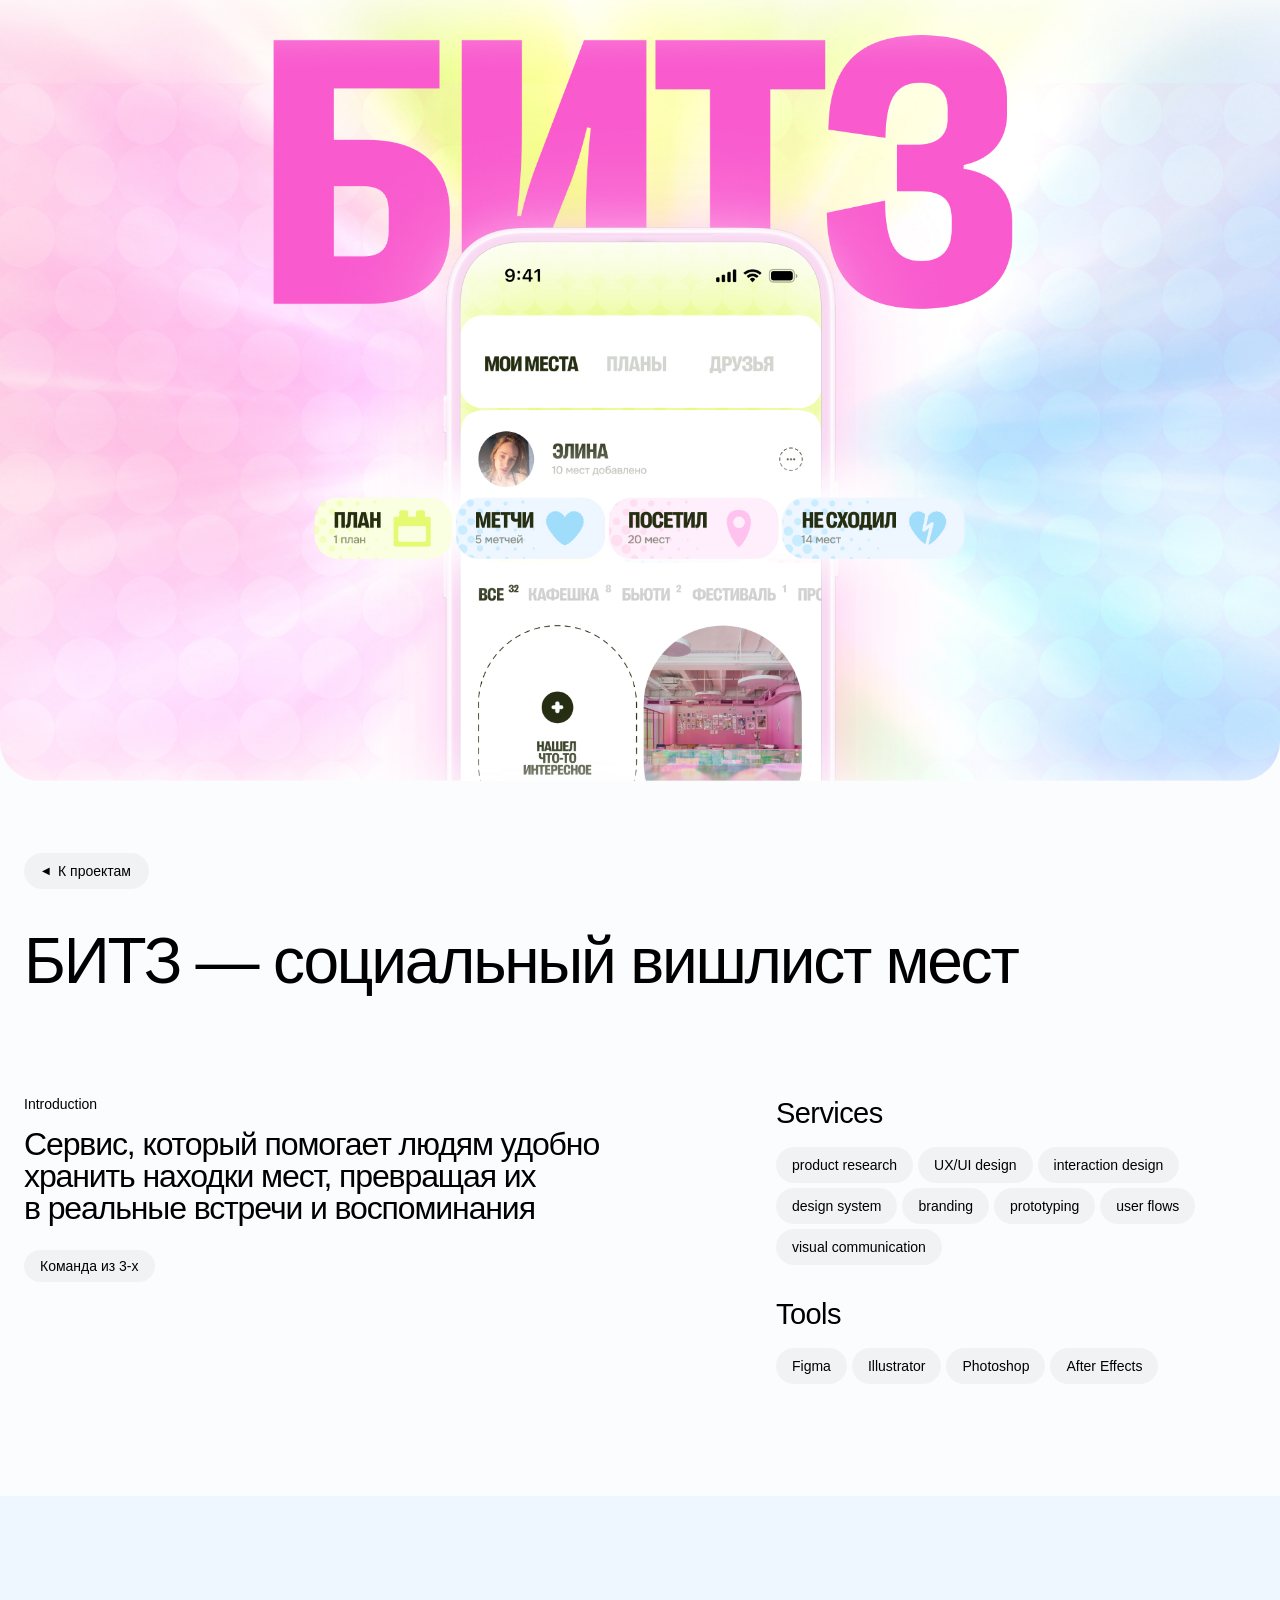
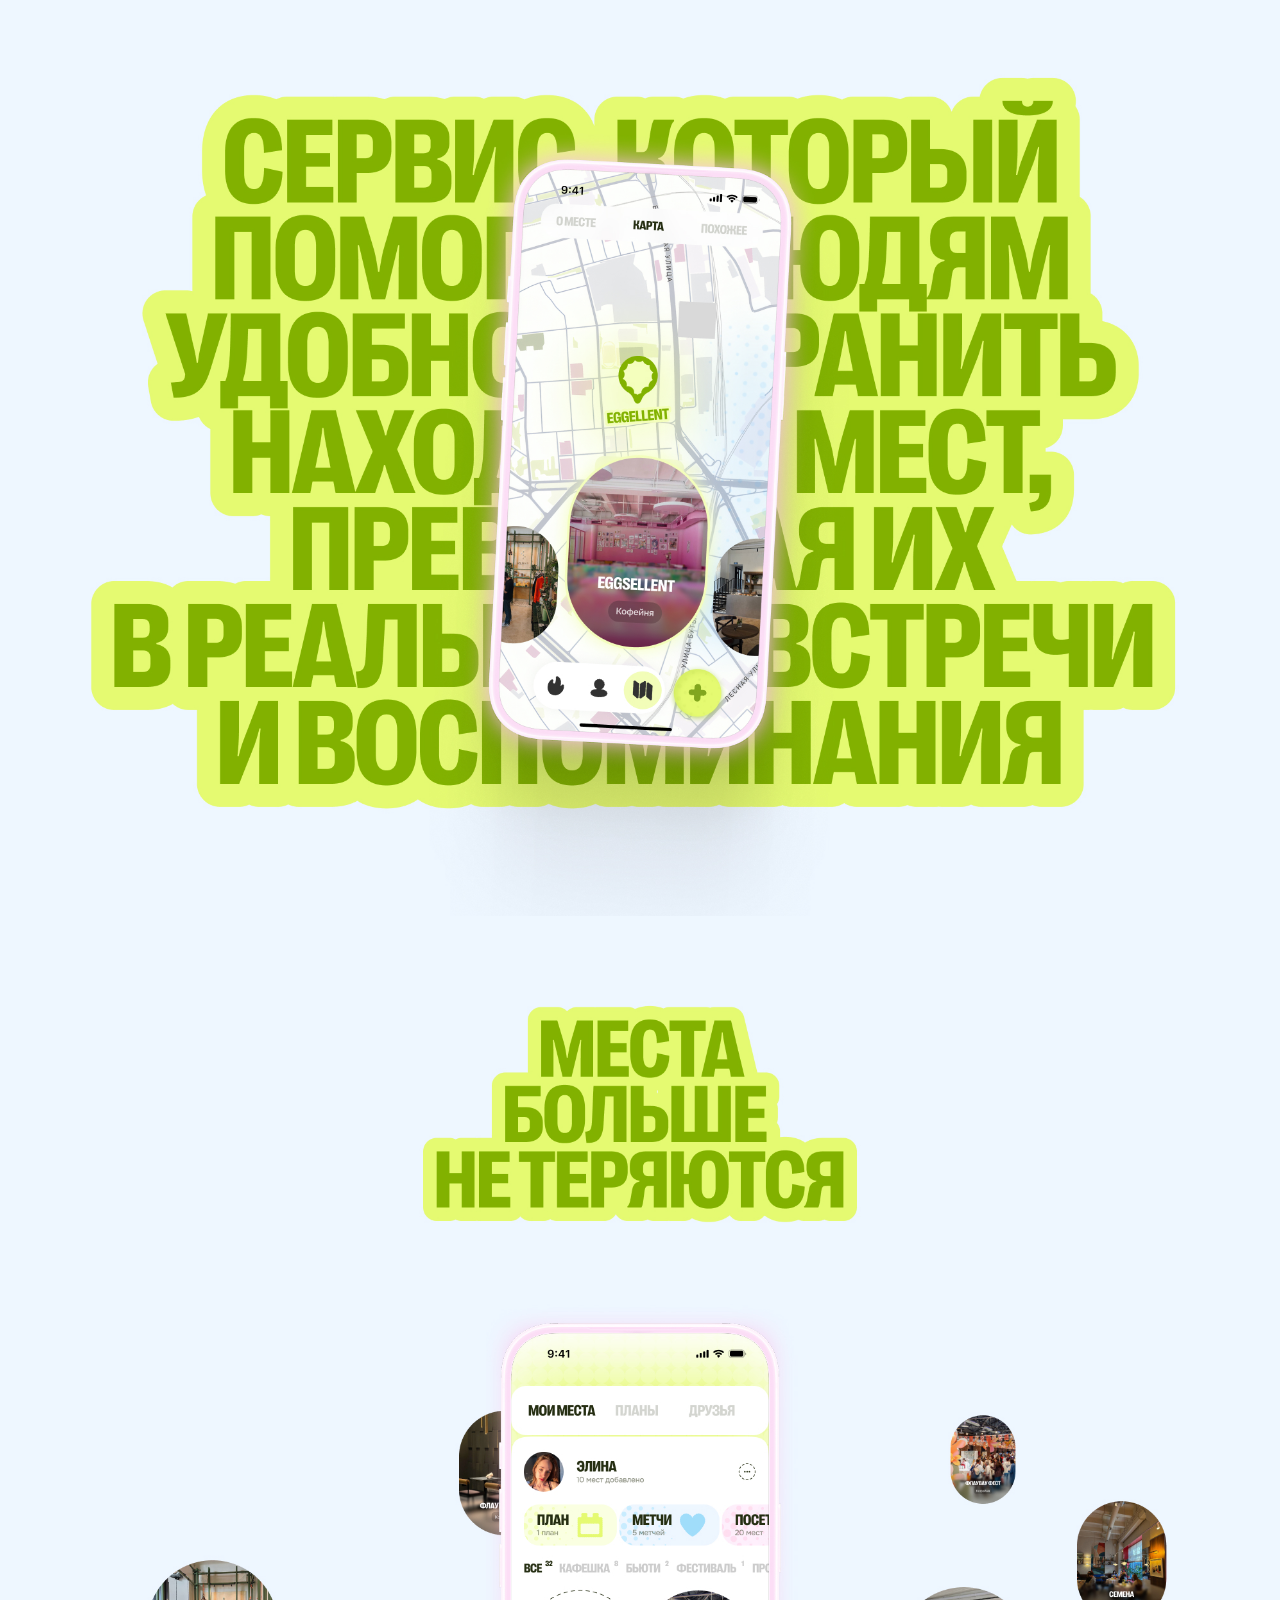
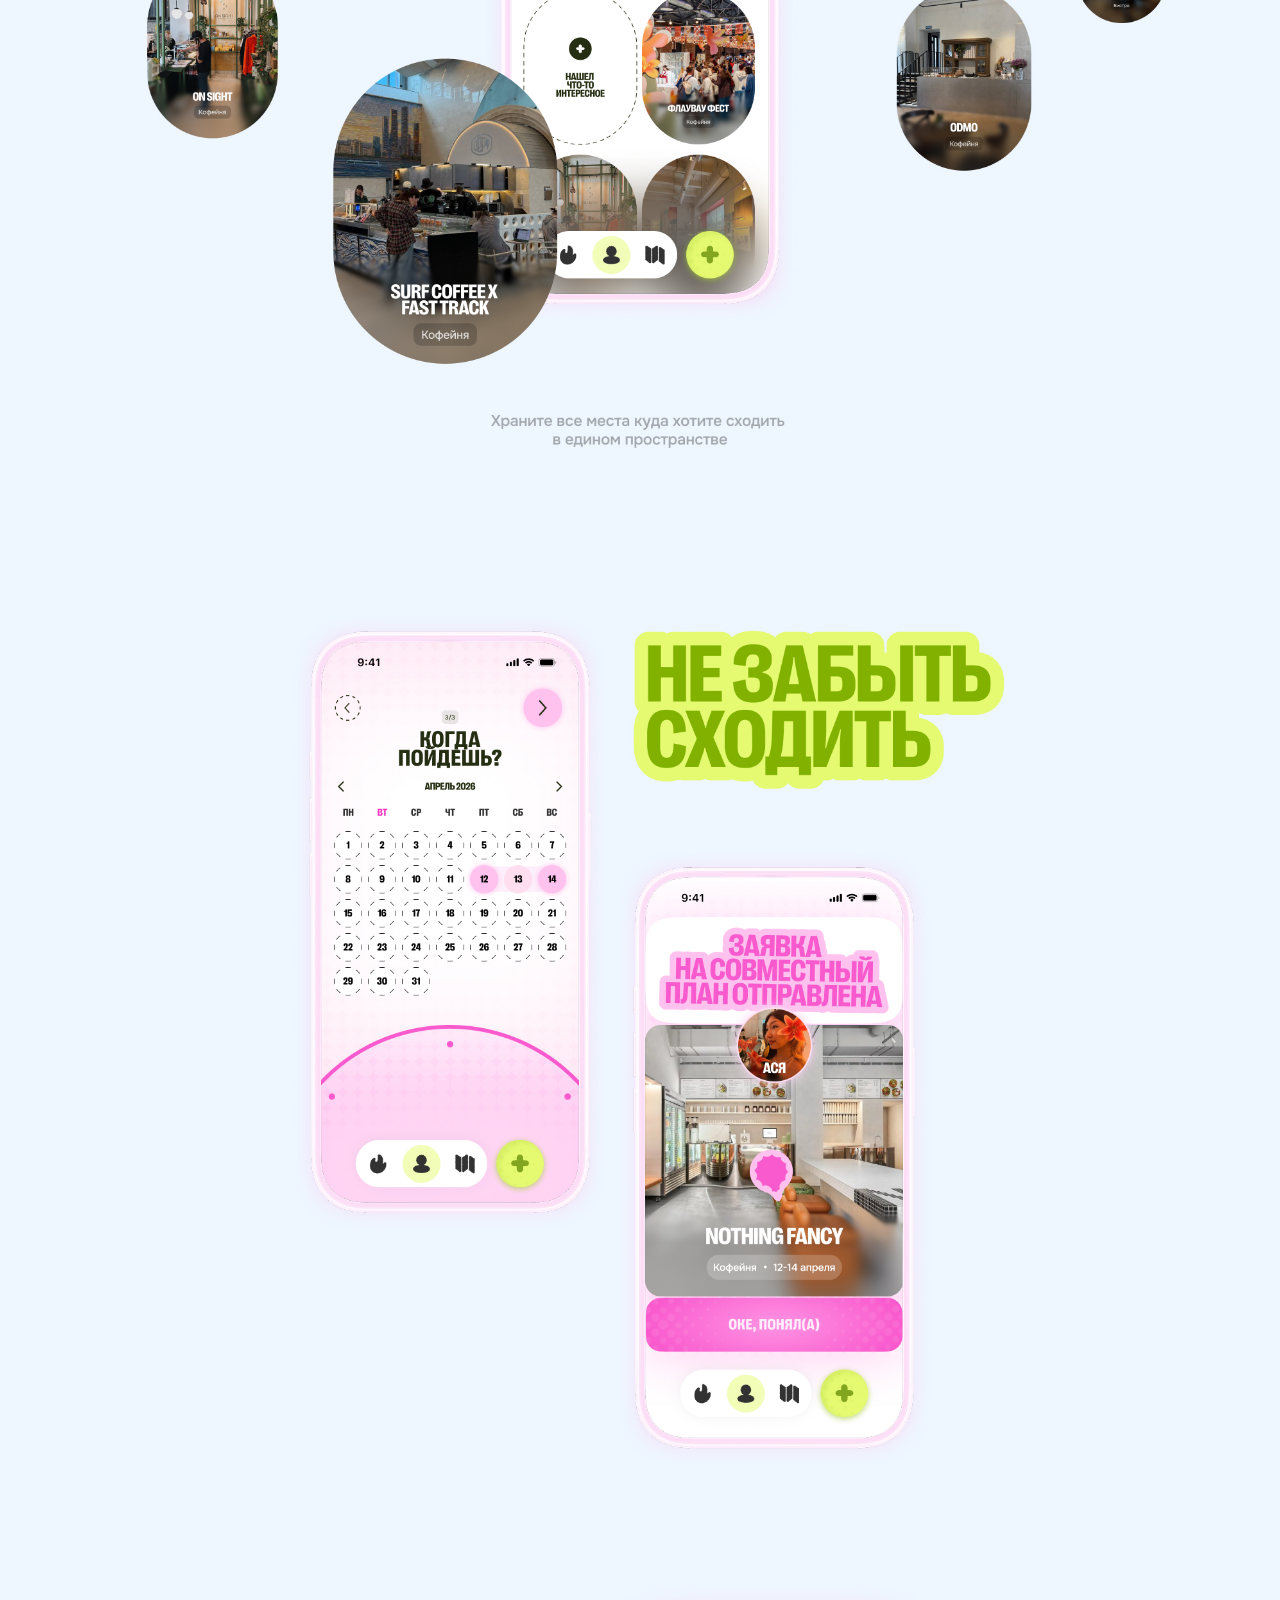
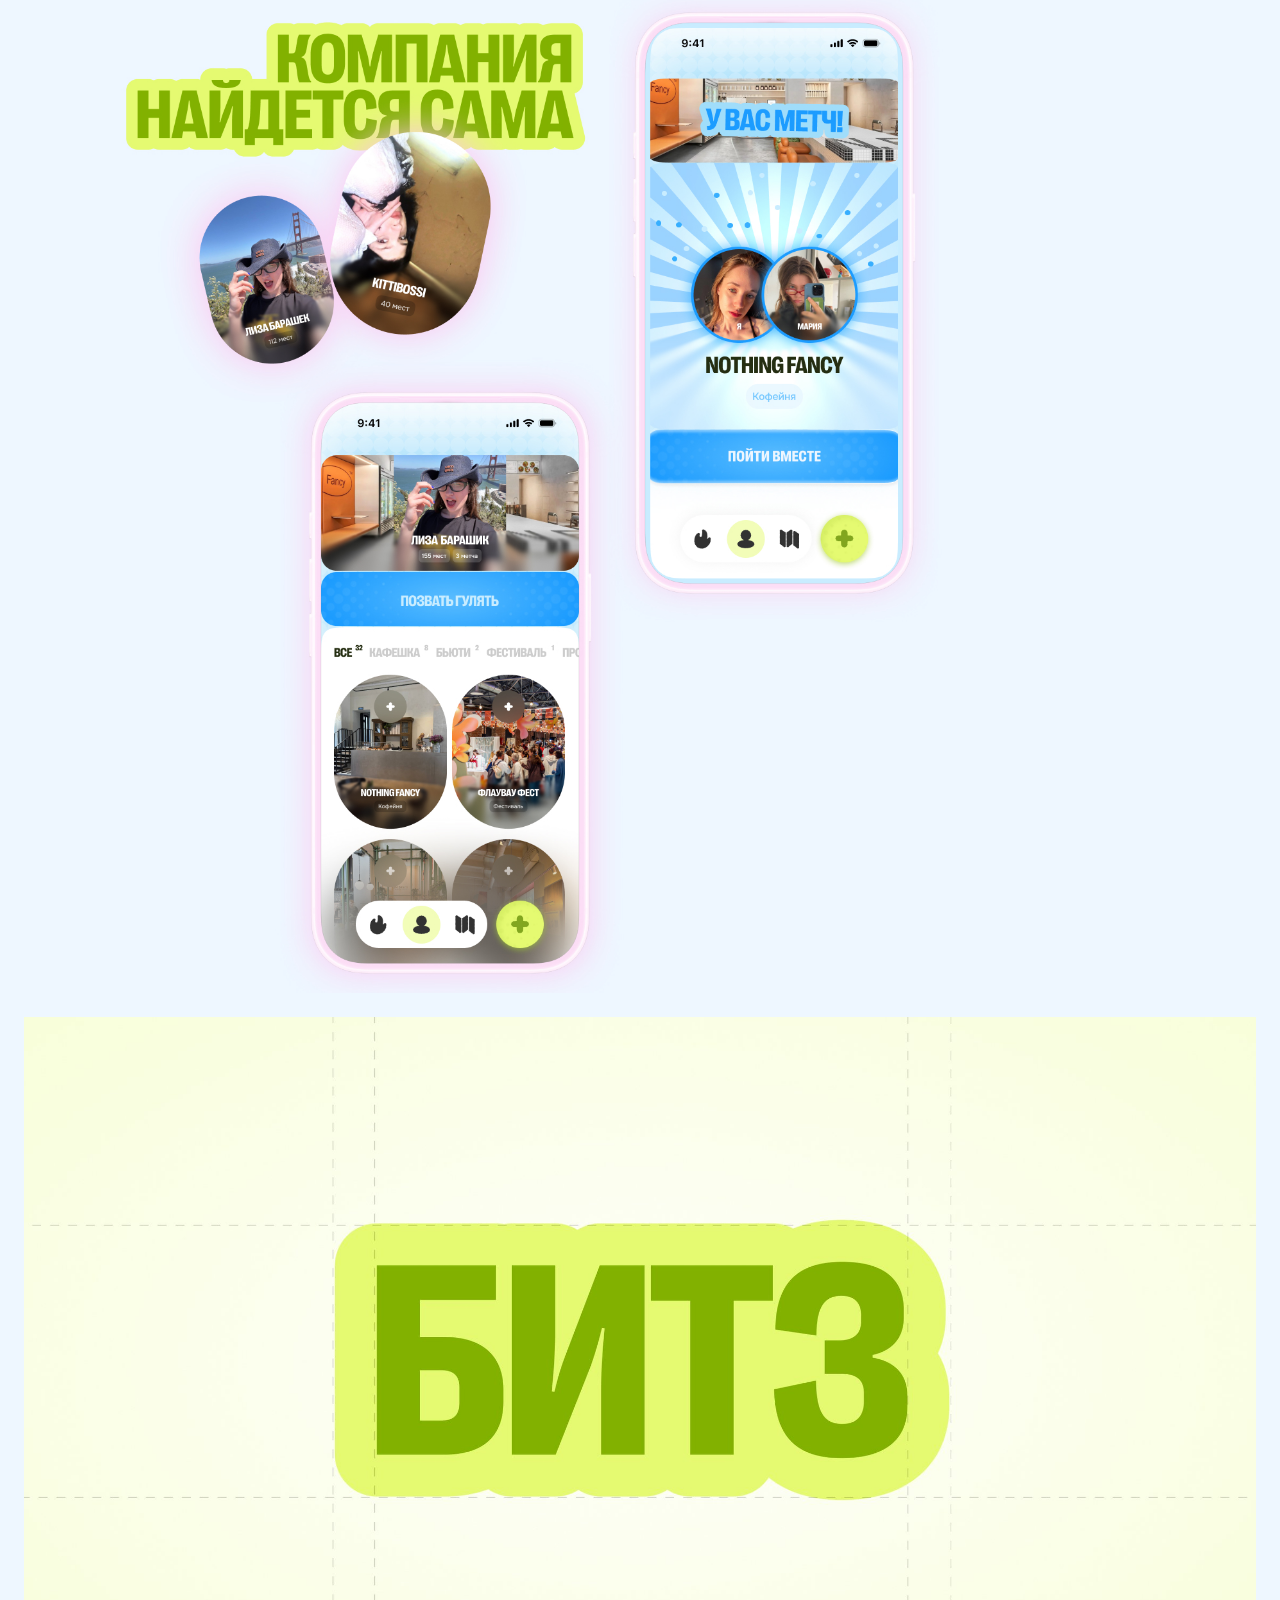
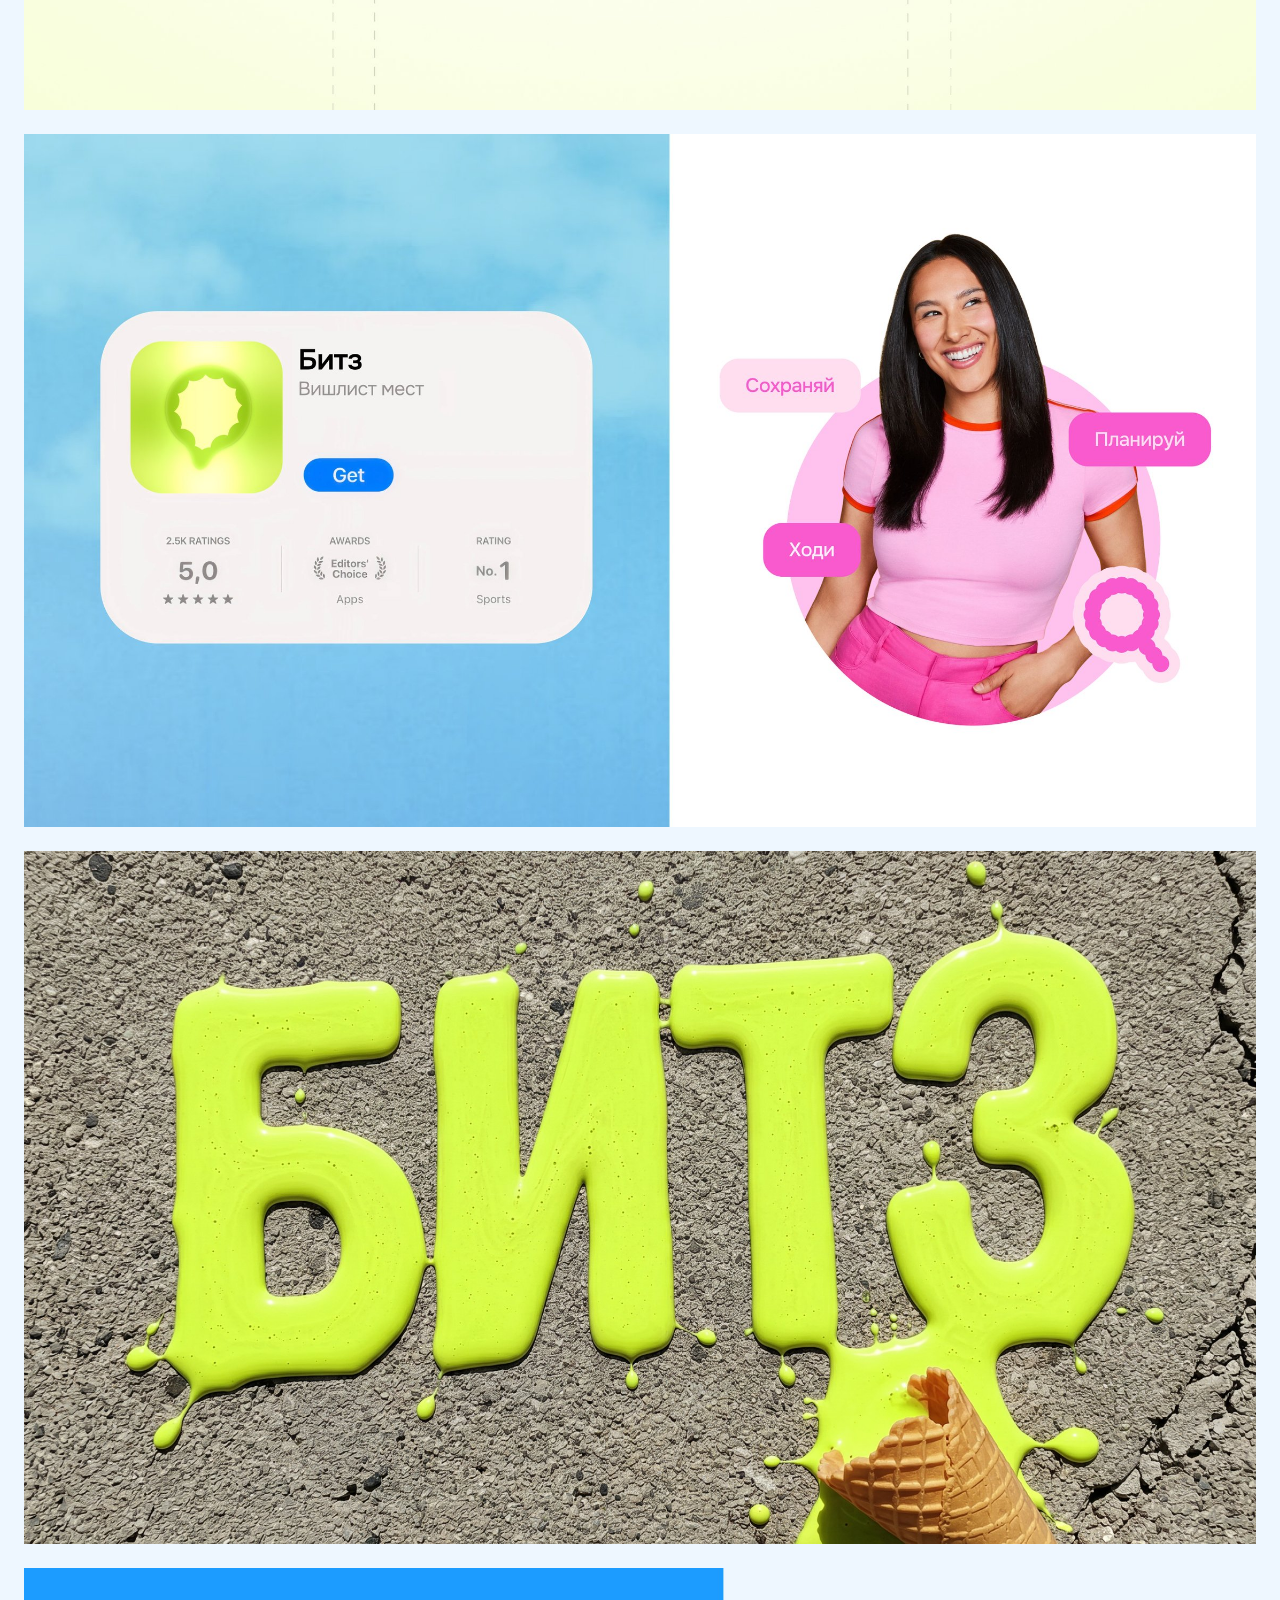
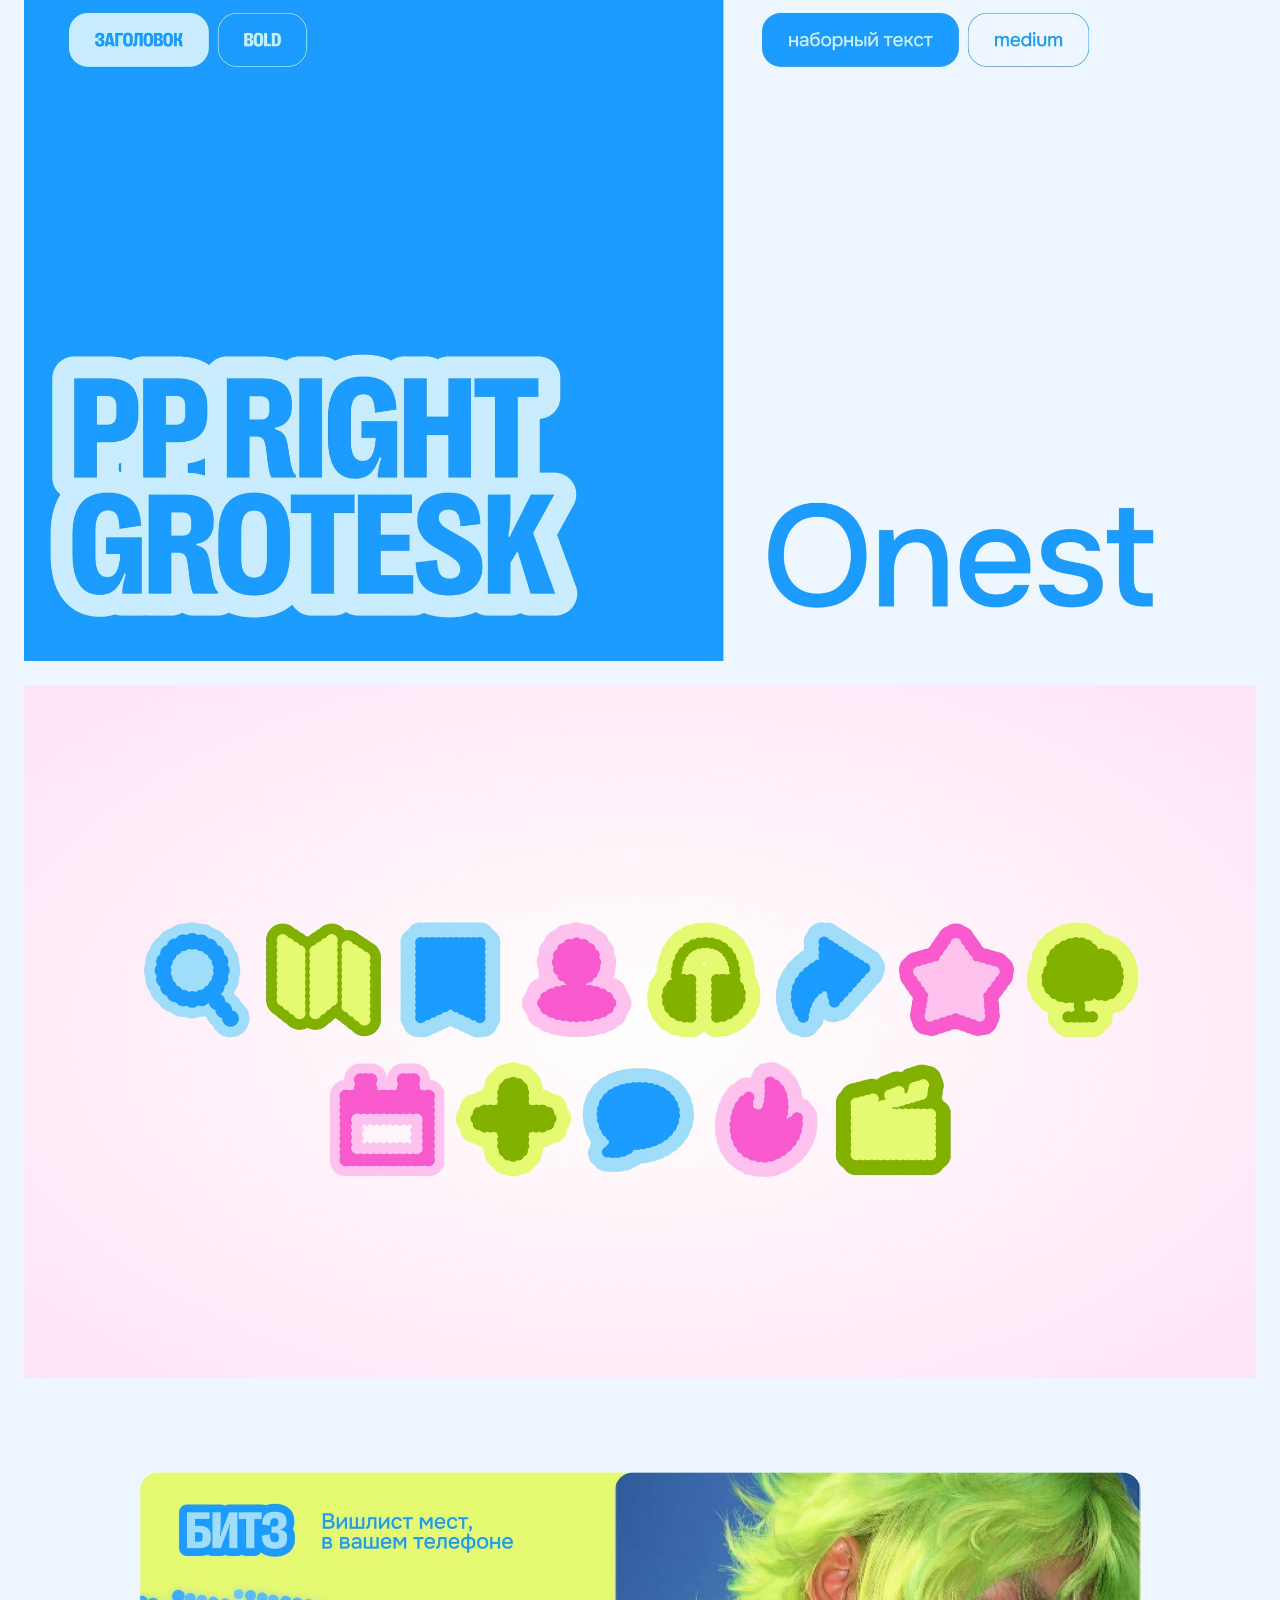
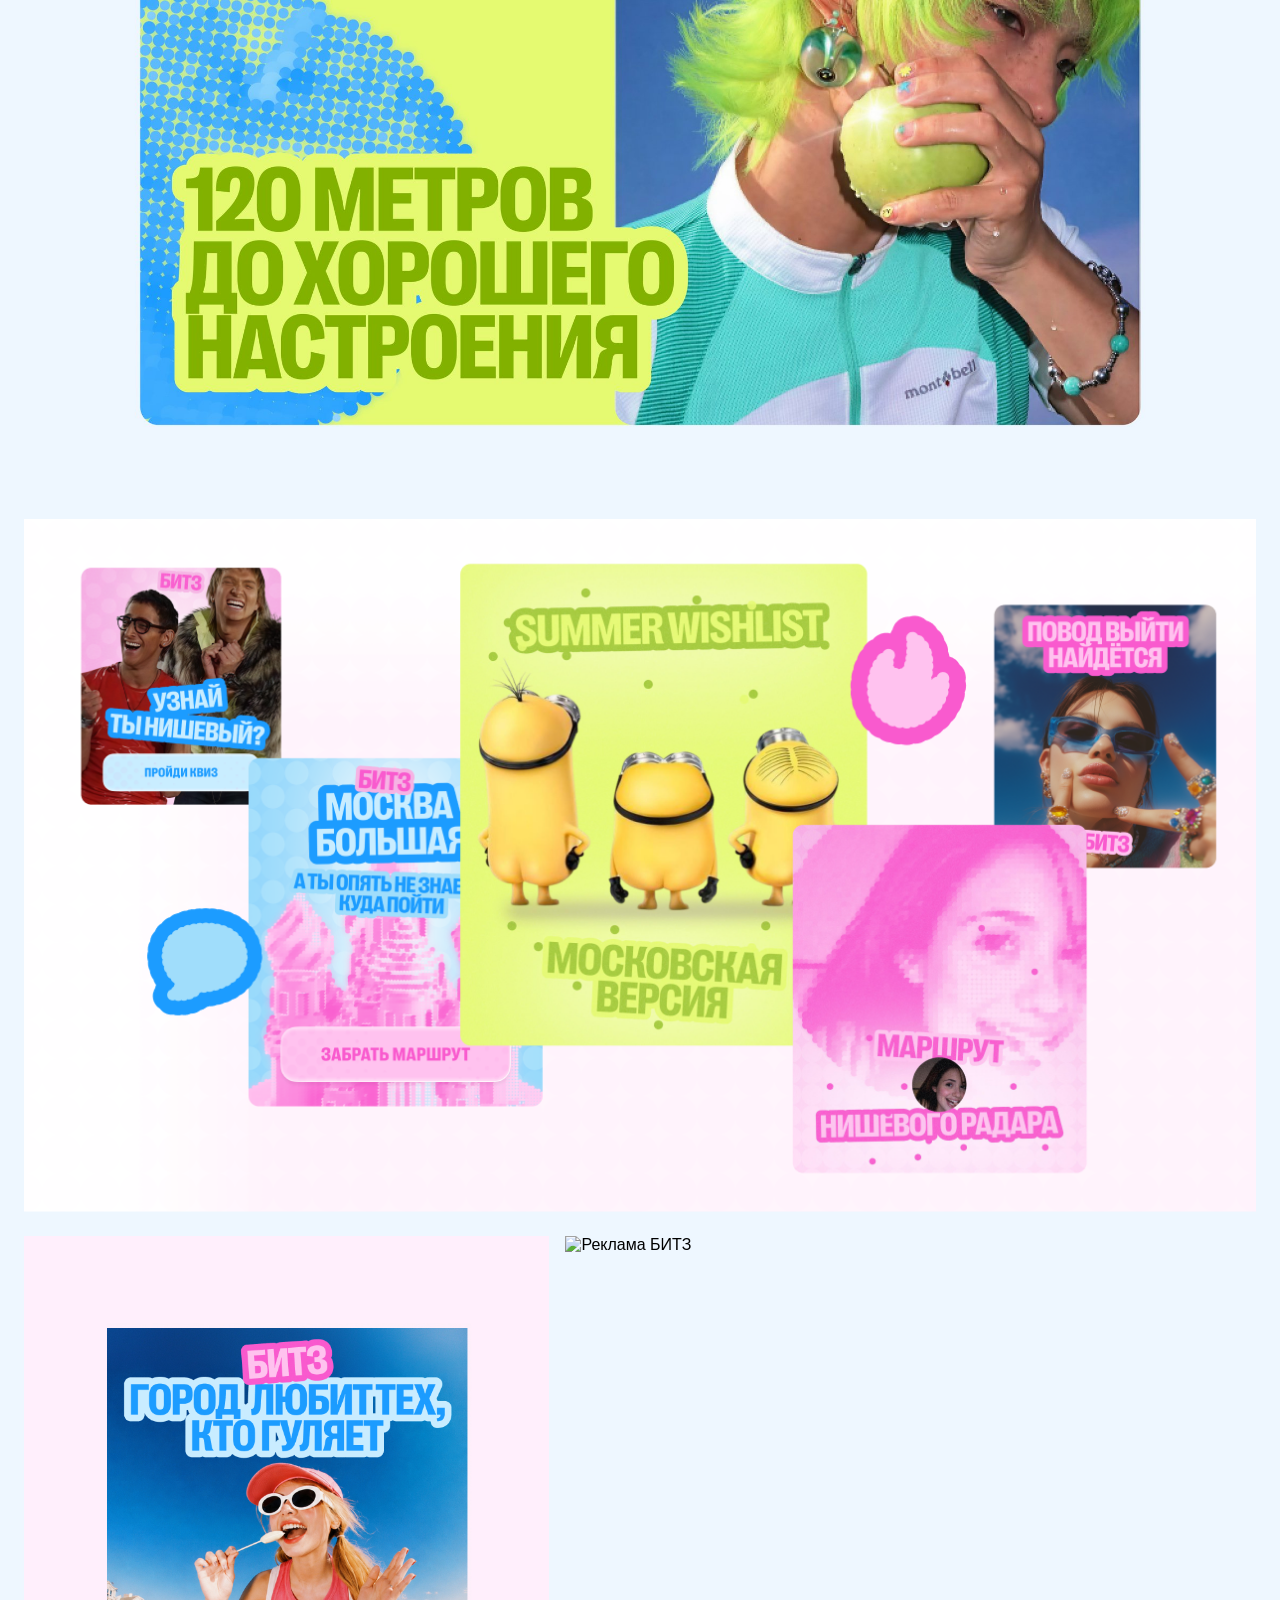
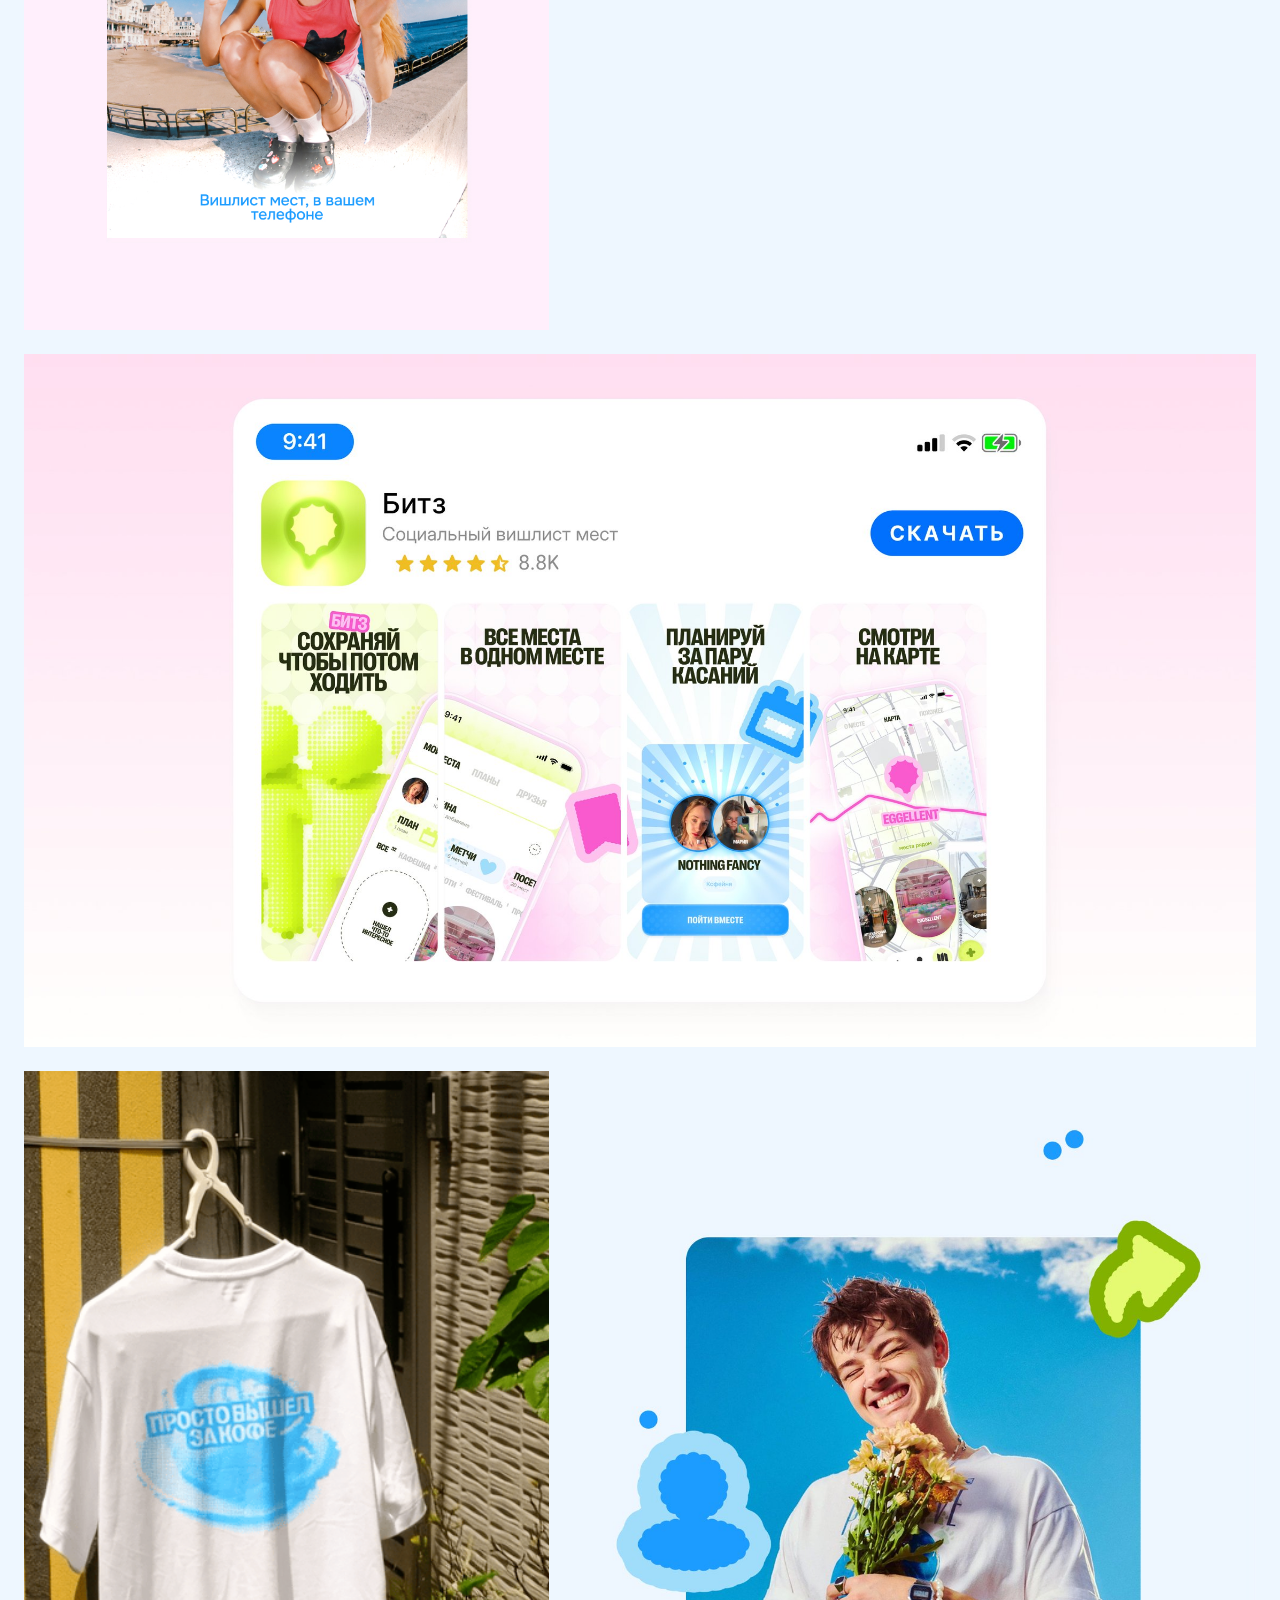
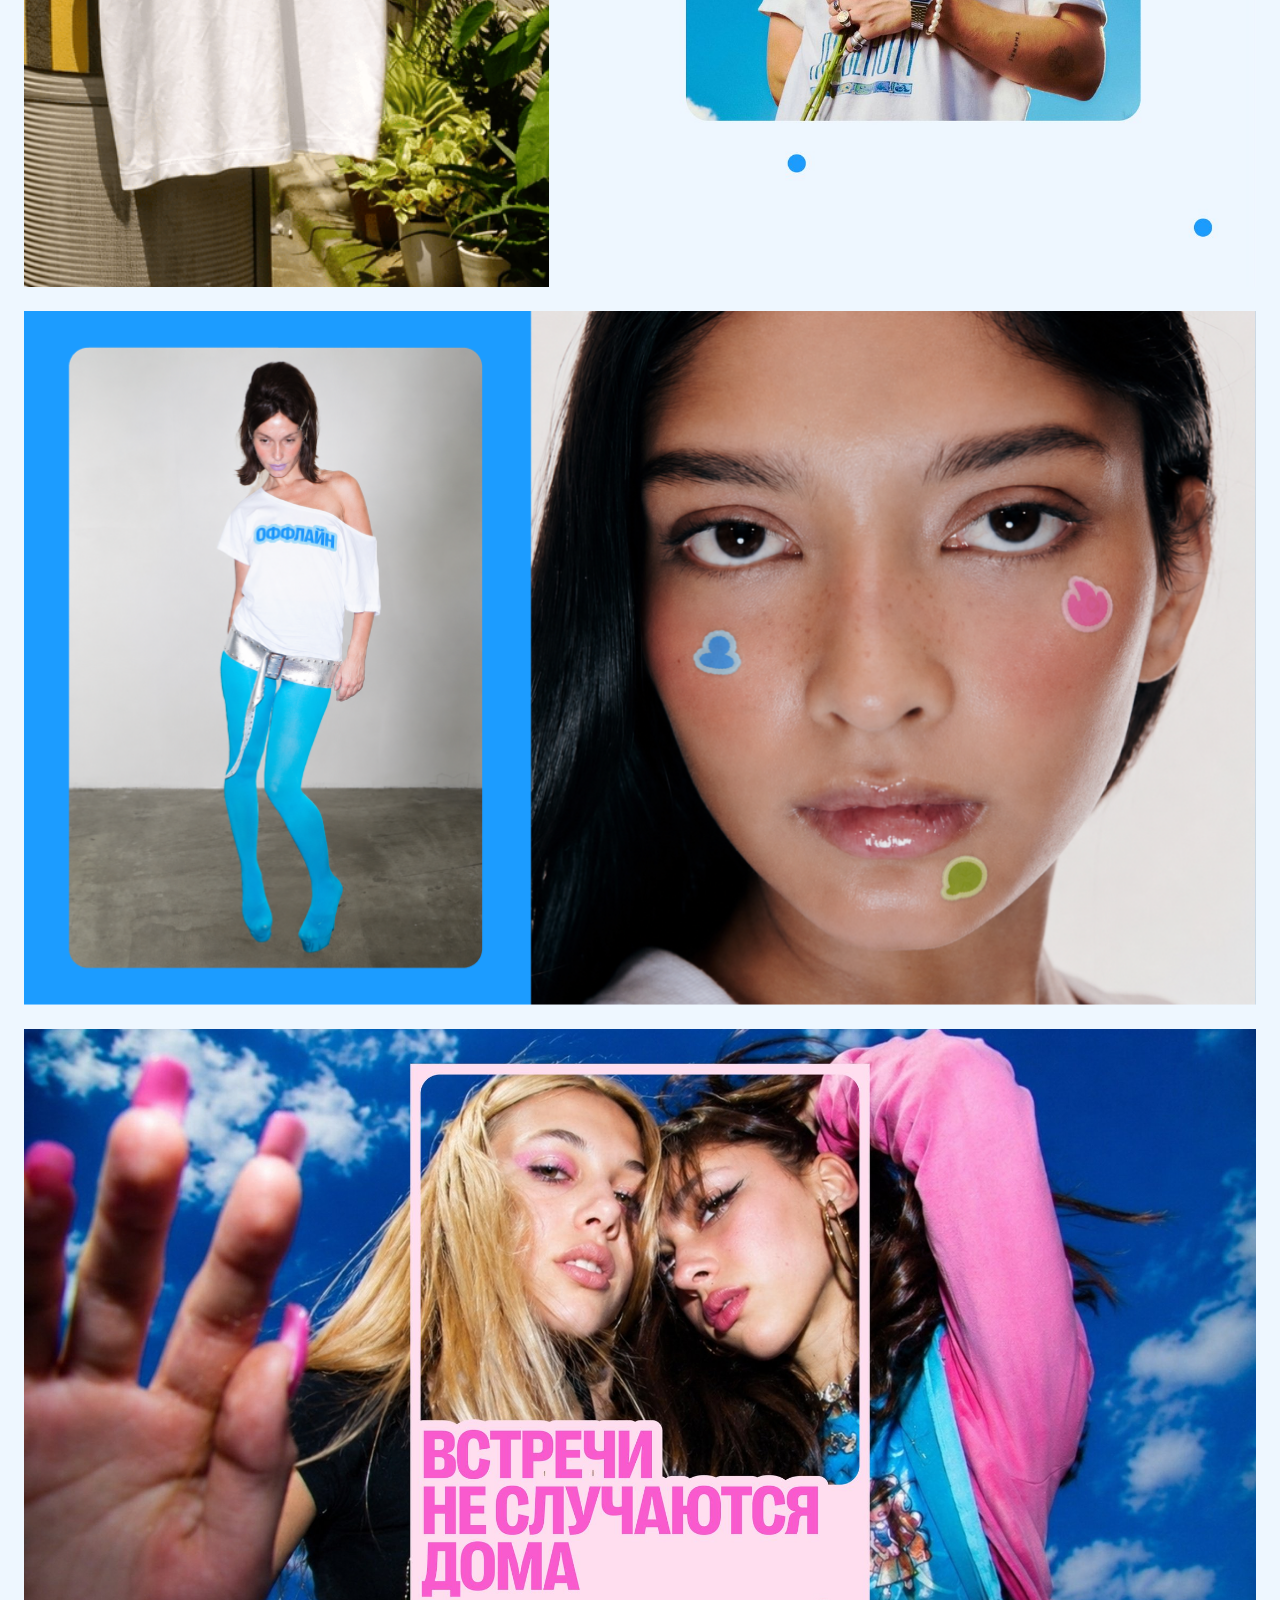
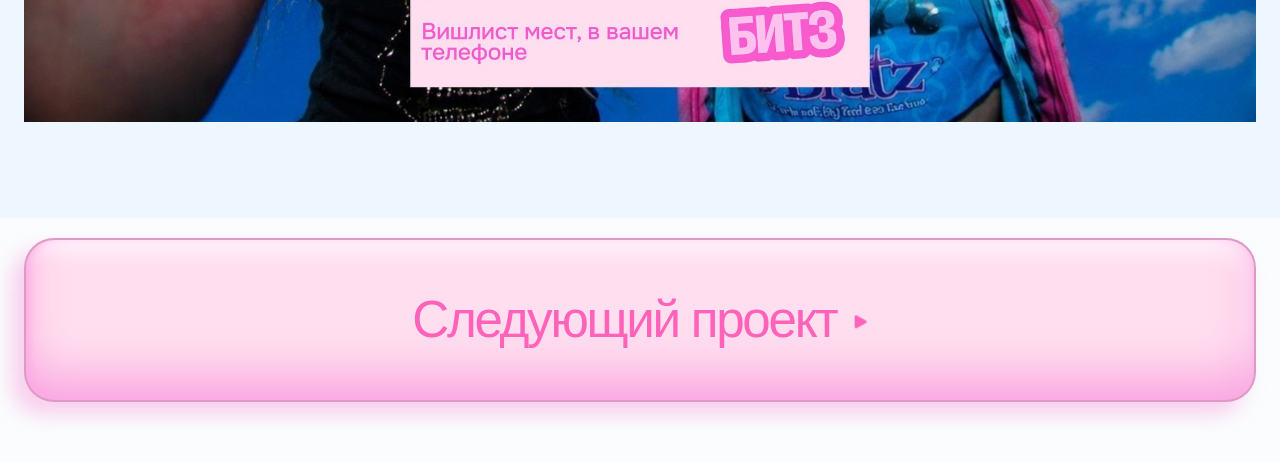
==== commit 0cf38150: "update portfolio" ====
--- a/projects/bitz.html
+++ b/projects/bitz.html
@@ -4,7 +4,7 @@
   <meta charset="UTF-8"><meta name="viewport" content="width=device-width,initial-scale=1">
   <meta name="description" content="БИТЗ — социальный вишлист мест.">
   <title>БИТЗ — Mari Shevchun</title>
-  <link rel="stylesheet" href="project.css?v=bitz-3">
+  <link rel="stylesheet" href="project.css?v=restored-current-2">
 </head>
 <body class="project-page--editorial bitz-page is-ready">
   <main>
@@ -41,8 +41,8 @@
       <img src="../assets/projects/bitz/ordered/16.png" alt="Кампания БИТЗ">
     </section>
   </main>
-  <footer class="case-footer"><a class="case-footer__next" href="secret-garden.html">Следующий проект <span aria-hidden="true">▶</span></a></footer>
-  <button class="case-to-top" type="button" aria-label="Наверх"><img src="../assets/projects/secret-sauce/figma/arrow-triangle.svg" alt=""></button>
-  <script>const topButton=document.querySelector('.case-to-top');addEventListener('scroll',()=>topButton.classList.toggle('is-visible',scrollY>700));topButton.addEventListener('click',()=>scrollTo({top:0,behavior:'smooth'}));</script>
+  <footer class="case-footer"><a class="case-footer__next" href="secret-garden.html">Следующий проект <span class="case-footer__arrow" aria-hidden="true"></span></a></footer>
+  <button class="case-to-top" type="button" aria-label="Наверх"><img src="../assets/ui/to-top-pink.svg" alt=""></button>
+  <script src="case-to-top.js?v=restored-current-2"></script>
   <script src="../typography.js"></script>
 </body></html>
--- a/projects/project.css
+++ b/projects/project.css
@@ -149,6 +149,11 @@
 .myceli-visuals .case-visual{max-width:1320px}
 @media(max-width:850px){.myceli-cover{height:62vw;min-height:300px;border-radius:0 0 28px 28px}.myceli-page .case-head{width:calc(100% - 40px);padding-top:40px;padding-bottom:64px}.myceli-back{margin-bottom:20px}.myceli-page .case-head>h1{font-size:52px}.myceli-page .case-overview{margin-top:64px}.myceli-page .case-introduction p{font-size:28px}.myceli-visuals{padding:40px 0;gap:40px}}
 
+/* Restored current case transitions and controls */
+body{transition:opacity .28s ease}body.project-page--editorial{animation:case-page-enter .58s cubic-bezier(.22,.82,.25,1) both}body.is-page-leaving{opacity:0}.project-page--editorial main>section:first-child{animation:case-cover-enter .72s .04s cubic-bezier(.18,.8,.22,1) both}.project-page--editorial .case-head{animation:case-copy-enter .62s .14s cubic-bezier(.18,.8,.22,1) both}@keyframes case-page-enter{from{opacity:0}to{opacity:1}}@keyframes case-cover-enter{from{opacity:0;transform:translateY(14px) scale(.997)}to{opacity:1;transform:translateY(0) scale(1)}}@keyframes case-copy-enter{from{opacity:0;transform:translateY(18px)}to{opacity:1;transform:translateY(0)}}
+.case-footer{padding:20px 24px 60px;display:flex;justify-content:center}.case-footer__next{width:100%;max-width:1240px;height:164px;min-height:164px;border:2px solid rgba(182,201,111,.6);border-radius:30px;background:#edfe8c;box-shadow:inset 3px -5px 10px rgba(176,213,36,.8),inset -1px -27px 44px #cdec60,inset -11px 16px 14.1px #f9ffc1,-12px 12px 19.6px rgba(178,217,11,.3);color:#88b718}.case-footer__arrow{position:relative;top:.065em;width:.42em;height:auto;aspect-ratio:24.1508/21.6328;display:block;flex:0 0 auto;align-self:center;background:currentColor;-webkit-mask:url("../assets/projects/secret-sauce/figma/arrow-triangle.svg") center/contain no-repeat;mask:url("../assets/projects/secret-sauce/figma/arrow-triangle.svg") center/contain no-repeat;transform:rotate(90deg)}.bitz-page .case-footer__next{border-color:rgba(201,111,172,.6);background:#ffdeef;box-shadow:inset 3px -5px 10px #faabe2,inset -1px -27px 44px #faabe2,inset -11px 16px 14.1px #fff1fa,-12px 12px 19.6px rgba(249,176,229,.6);color:#ff62b9}.garden-page .case-footer__next,.sauce-page .case-footer__next{border-color:rgba(201,181,111,.6);background:#ffe47b;box-shadow:inset 3px -5px 10px rgba(213,181,36,.8),inset -1px -27px 44px rgba(255,156,18,.5),inset -11px 16px 14.1px #fff8c1,-12px 12px 19.6px rgba(217,180,11,.3);color:#ff9818}.case-to-top{right:18px;bottom:18px;width:88px;height:88px;border:0;background:transparent;backdrop-filter:none;transform:translateY(12px) scale(.94)}.case-to-top img{width:100%}.case-to-top.is-visible{transform:translateY(0) scale(1)}
+@media(max-width:850px){.case-footer{padding:20px 12px 30px}.case-footer__next{height:104px;min-height:104px;border-radius:22px}.case-to-top{right:8px;bottom:8px;width:72px;height:72px}}
+
 @media(max-width:850px){
   .project-next{margin:48px 12px 30px;padding:14px;border-radius:18px;align-items:center;flex-direction:row}
   .case-footer{padding:48px 12px 30px}
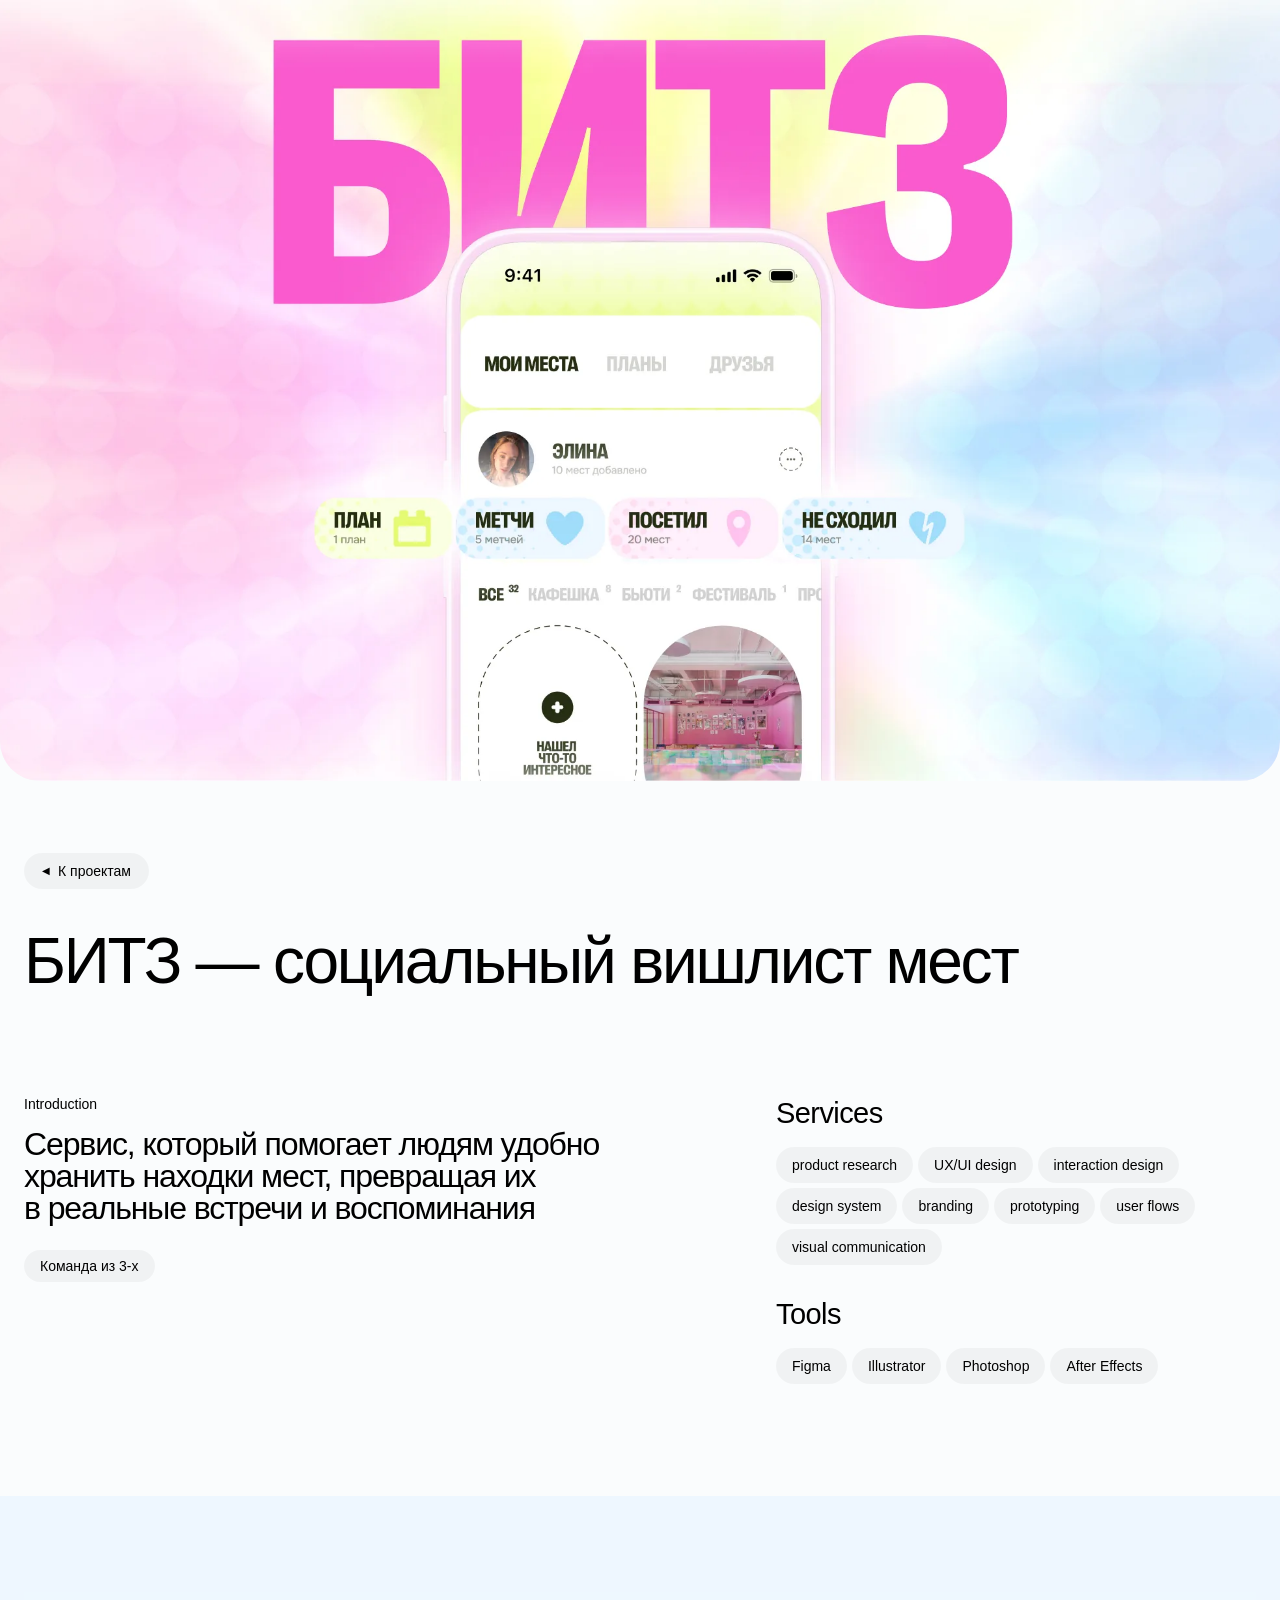
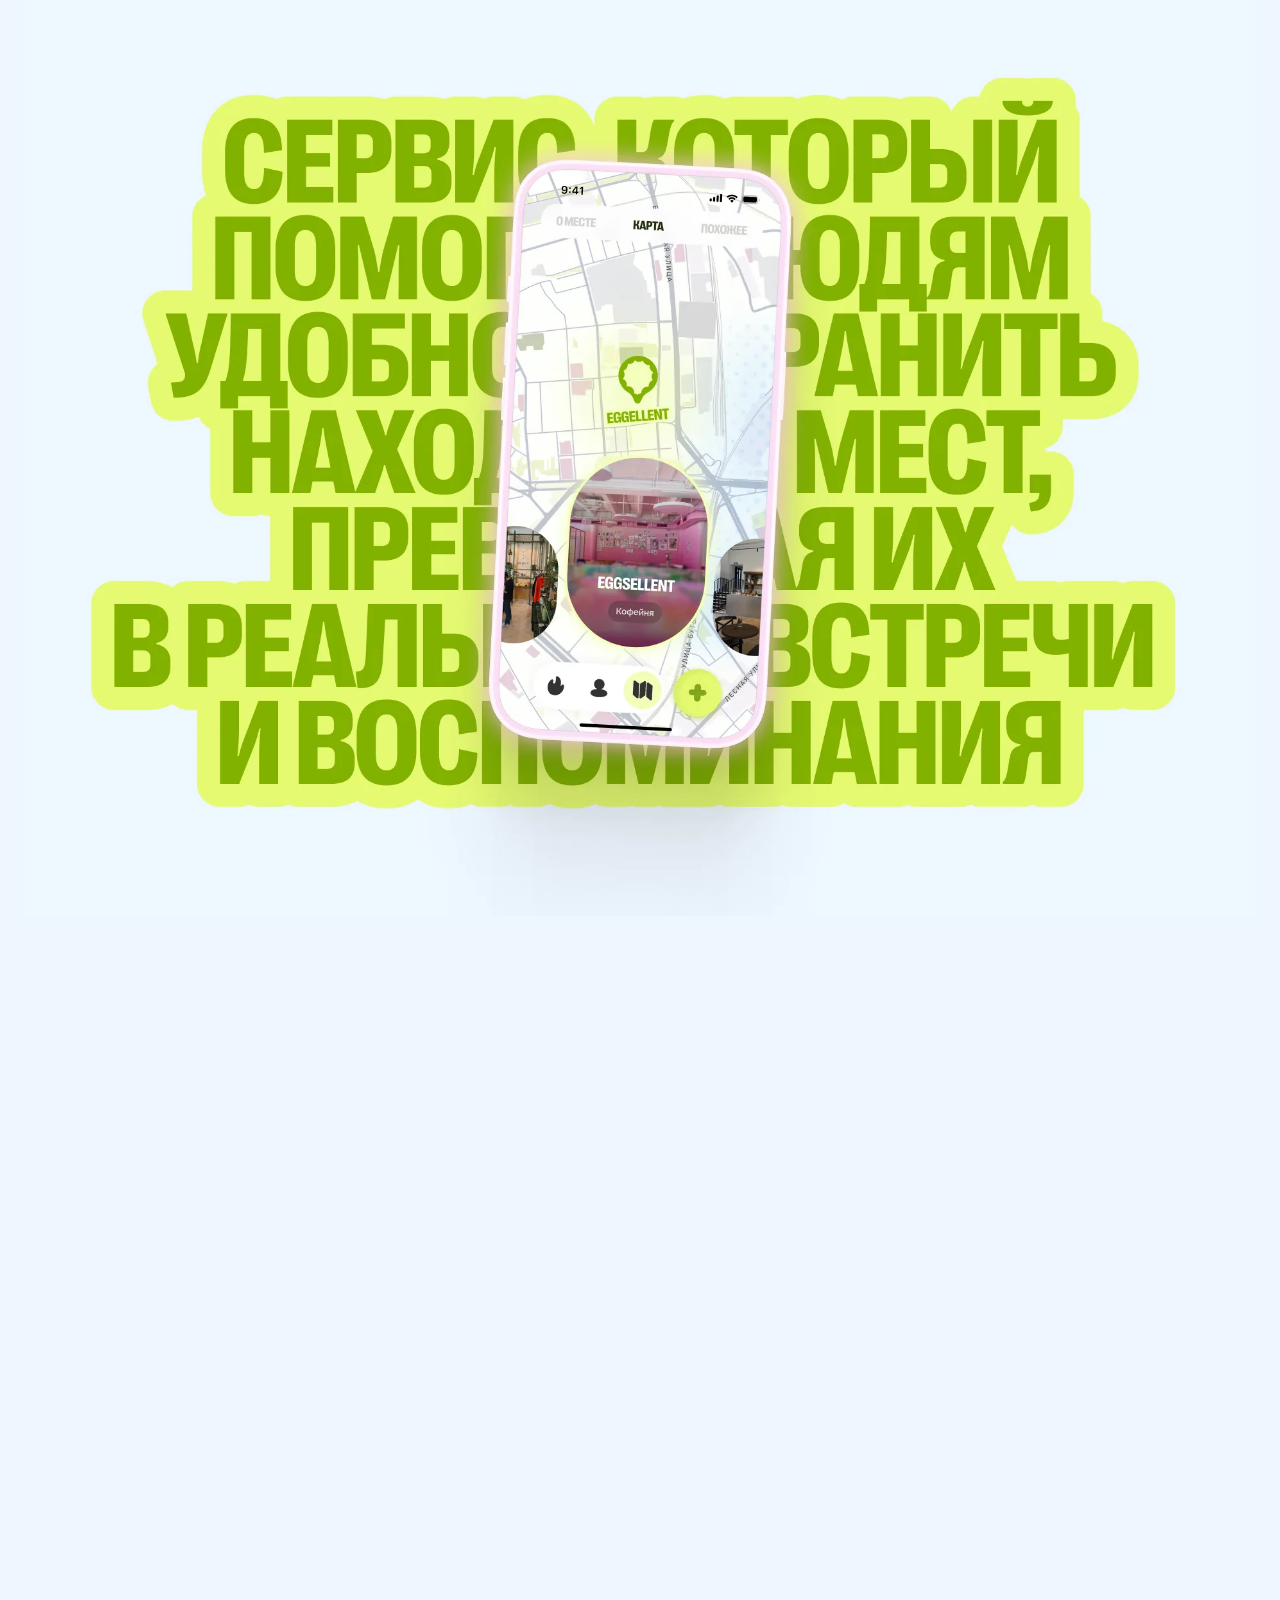
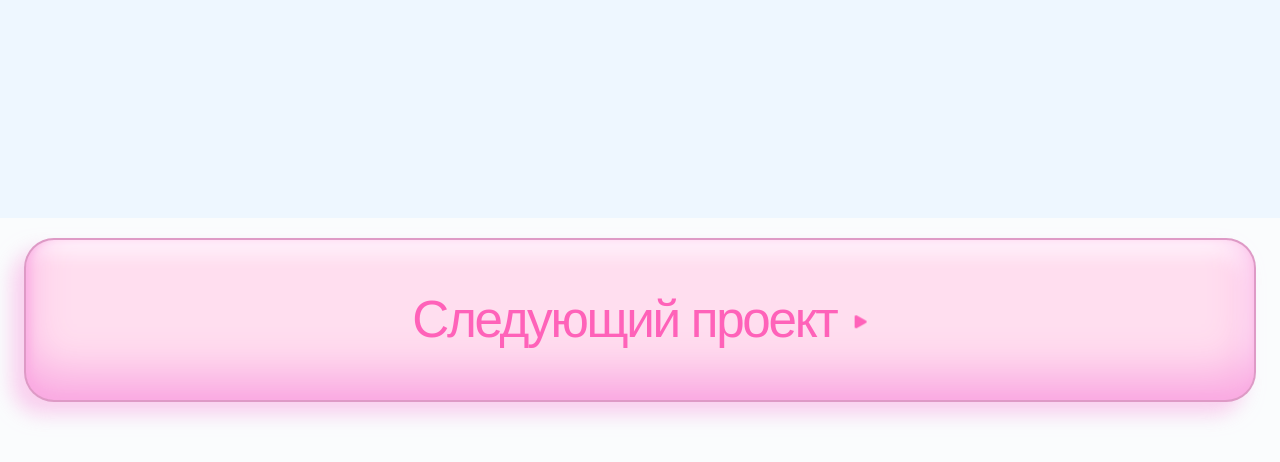
==== commit f4ff56a8: "новое" ====
--- a/projects/bitz.html
+++ b/projects/bitz.html
@@ -4,12 +4,12 @@
   <meta charset="UTF-8"><meta name="viewport" content="width=device-width,initial-scale=1">
   <meta name="description" content="БИТЗ — социальный вишлист мест.">
   <title>БИТЗ — Mari Shevchun</title>
-  <link rel="stylesheet" href="project.css?v=restored-current-2">
+  <link rel="stylesheet" href="project.css?v=performance-1">
 </head>
 <body class="project-page--editorial bitz-page is-ready">
   <main>
     <div class="bitz-cover">
-      <img src="../assets/projects/bitz/updates/cover.jpeg" alt="БИТЗ — обложка проекта">
+      <img src="../assets/projects/bitz/updates/cover.webp" alt="БИТЗ — обложка проекта" decoding="async" fetchpriority="high">
     </div>
     <section class="case-head">
       <a class="bitz-back" href="../index.html"><span aria-hidden="true">◀</span> К проектам</a>
@@ -23,26 +23,26 @@
       </div>
     </section>
     <section class="bitz-visuals">
-      <img src="../assets/projects/bitz/ordered/01.png" alt="БИТЗ — идея сервиса">
-      <img src="../assets/projects/bitz/ordered/02.png" alt="Места воплощают мечты">
-      <img src="../assets/projects/bitz/ordered/03.png" alt="Пользователи БИТЗ">
-      <img src="../assets/projects/bitz/ordered/04.png" alt="Интерфейс сохранения мест">
-      <img src="../assets/projects/bitz/ordered/05.png" alt="Карточки и подборки">
-      <img src="../assets/projects/bitz/ordered/06.png" alt="Лента рекомендаций">
-      <img src="../assets/projects/bitz/ordered/07.png" alt="Айдентика БИТЗ">
-      <img src="../assets/projects/bitz/ordered/08.png" alt="БИТЗ в городской среде">
-      <img src="../assets/projects/bitz/ordered/09.png" alt="Логотип БИТЗ">
-      <img src="../assets/projects/bitz/ordered/10.png" alt="Партнёрская коммуникация">
-      <img src="../assets/projects/bitz/updates/17.png" alt="Digital-кампании БИТЗ">
-      <div class="bitz-row bitz-row--asymmetric"><img src="../assets/projects/bitz/ordered/11.png" alt="Постер БИТЗ"><img src="../assets/projects/bitz/ordered/12.gif" alt="Реклама БИТЗ"></div>
-      <img src="../assets/projects/bitz/ordered/13.png" alt="Визуальная система БИТЗ">
-      <div class="bitz-row bitz-row--asymmetric"><img src="../assets/projects/bitz/ordered/14.gif" alt="Outdoor БИТЗ"><img src="../assets/projects/bitz/ordered/15.png" alt="Digital-реклама БИТЗ"></div>
-      <img src="../assets/projects/bitz/updates/18.png" alt="Fashion-съёмка и визуальные символы БИТЗ">
-      <img src="../assets/projects/bitz/ordered/16.png" alt="Кампания БИТЗ">
+      <img loading="lazy" decoding="async" src="../assets/projects/bitz/ordered/01.webp" alt="БИТЗ — идея сервиса">
+      <img loading="lazy" decoding="async" src="../assets/projects/bitz/ordered/02.webp" alt="Места воплощают мечты">
+      <img loading="lazy" decoding="async" src="../assets/projects/bitz/ordered/03.webp" alt="Пользователи БИТЗ">
+      <img loading="lazy" decoding="async" src="../assets/projects/bitz/ordered/04.webp" alt="Интерфейс сохранения мест">
+      <img loading="lazy" decoding="async" src="../assets/projects/bitz/ordered/05.webp" alt="Карточки и подборки">
+      <img loading="lazy" decoding="async" src="../assets/projects/bitz/ordered/06.webp" alt="Лента рекомендаций">
+      <img loading="lazy" decoding="async" src="../assets/projects/bitz/ordered/07.webp" alt="Айдентика БИТЗ">
+      <img loading="lazy" decoding="async" src="../assets/projects/bitz/ordered/08.webp" alt="БИТЗ в городской среде">
+      <img loading="lazy" decoding="async" src="../assets/projects/bitz/ordered/09.webp" alt="Логотип БИТЗ">
+      <img loading="lazy" decoding="async" src="../assets/projects/bitz/ordered/10.webp" alt="Партнёрская коммуникация">
+      <img loading="lazy" decoding="async" src="../assets/projects/bitz/updates/17.webp" alt="Digital-кампании БИТЗ">
+      <div class="bitz-row bitz-row--asymmetric"><img loading="lazy" decoding="async" src="../assets/projects/bitz/ordered/11.webp" alt="Постер БИТЗ"><img loading="lazy" decoding="async" src="../assets/projects/bitz/ordered/12.gif" alt="Реклама БИТЗ"></div>
+      <img loading="lazy" decoding="async" src="../assets/projects/bitz/ordered/13.webp" alt="Визуальная система БИТЗ">
+      <div class="bitz-row bitz-row--asymmetric"><img loading="lazy" decoding="async" src="../assets/projects/bitz/ordered/14.gif" alt="Outdoor БИТЗ"><img loading="lazy" decoding="async" src="../assets/projects/bitz/ordered/15.webp" alt="Digital-реклама БИТЗ"></div>
+      <img loading="lazy" decoding="async" src="../assets/projects/bitz/updates/18.webp" alt="Fashion-съёмка и визуальные символы БИТЗ">
+      <img loading="lazy" decoding="async" src="../assets/projects/bitz/ordered/16.webp" alt="Кампания БИТЗ">
     </section>
   </main>
   <footer class="case-footer"><a class="case-footer__next" href="secret-garden.html">Следующий проект <span class="case-footer__arrow" aria-hidden="true"></span></a></footer>
-  <button class="case-to-top" type="button" aria-label="Наверх"><img src="../assets/ui/to-top-pink.svg" alt=""></button>
+  <button class="case-to-top" type="button" aria-label="Наверх"><img loading="lazy" decoding="async" src="../assets/ui/to-top-pink.svg" alt=""></button>
   <script src="case-to-top.js?v=restored-current-2"></script>
   <script src="../typography.js"></script>
 </body></html>
--- a/projects/project.css
+++ b/projects/project.css
@@ -60,6 +60,15 @@
 .case-visuals { width:100%; margin:0; padding:60px max(14px,calc((100vw - 1320px)/2)); display:flex; flex-direction:column; gap:60px; background:#000; overflow:hidden; }
 .case-visual { margin:0 auto; width:100%; max-width:1320px; overflow:hidden; }
 .case-visual img { display:block; width:100%; height:auto; object-fit:contain; }
+.case-visual,
+.garden-visuals > img,
+.garden-pair,
+.garden-grid,
+.bitz-visuals > img,
+.bitz-row {
+  content-visibility: auto;
+  contain-intrinsic-size: auto 900px;
+}
 .case-footer { padding:80px 24px 60px; background:#fafcfd; }
 .case-footer__socials { display:flex; gap:20px; }
 .case-social-ball { position:relative; width:97px; height:97px; flex:0 0 auto; display:block; overflow:hidden; border:1px solid rgba(255,255,255,.78); border-radius:50%; background:radial-gradient(circle at 32% 20%,rgba(255,255,255,.94),rgba(255,255,255,.36) 33%,rgba(210,218,222,.2) 66%,rgba(0,0,0,.08)); box-shadow:inset 0 9px 18px rgba(255,255,255,.72),inset 0 -8px 15px rgba(0,0,0,.17),0 7px 20px rgba(0,0,0,.12); transition:transform .35s cubic-bezier(.2,.75,.25,1),box-shadow .35s ease; }
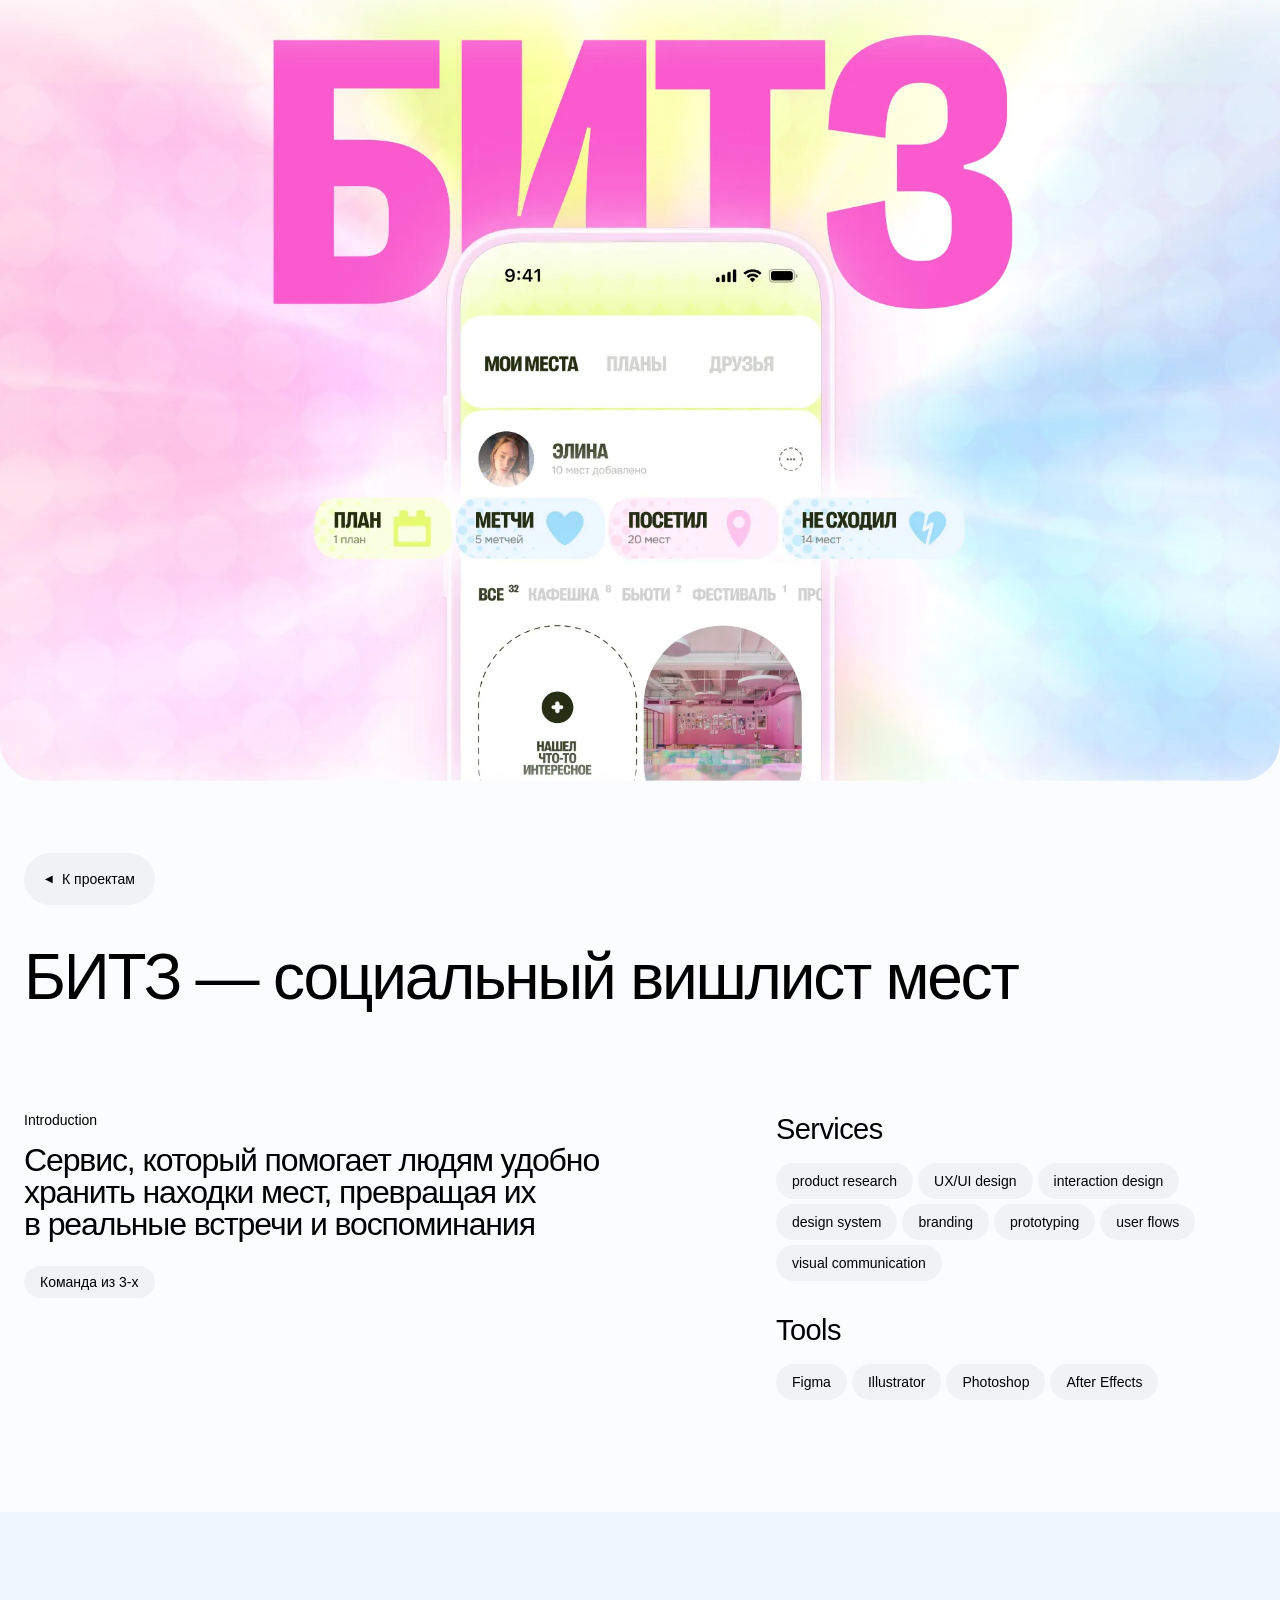
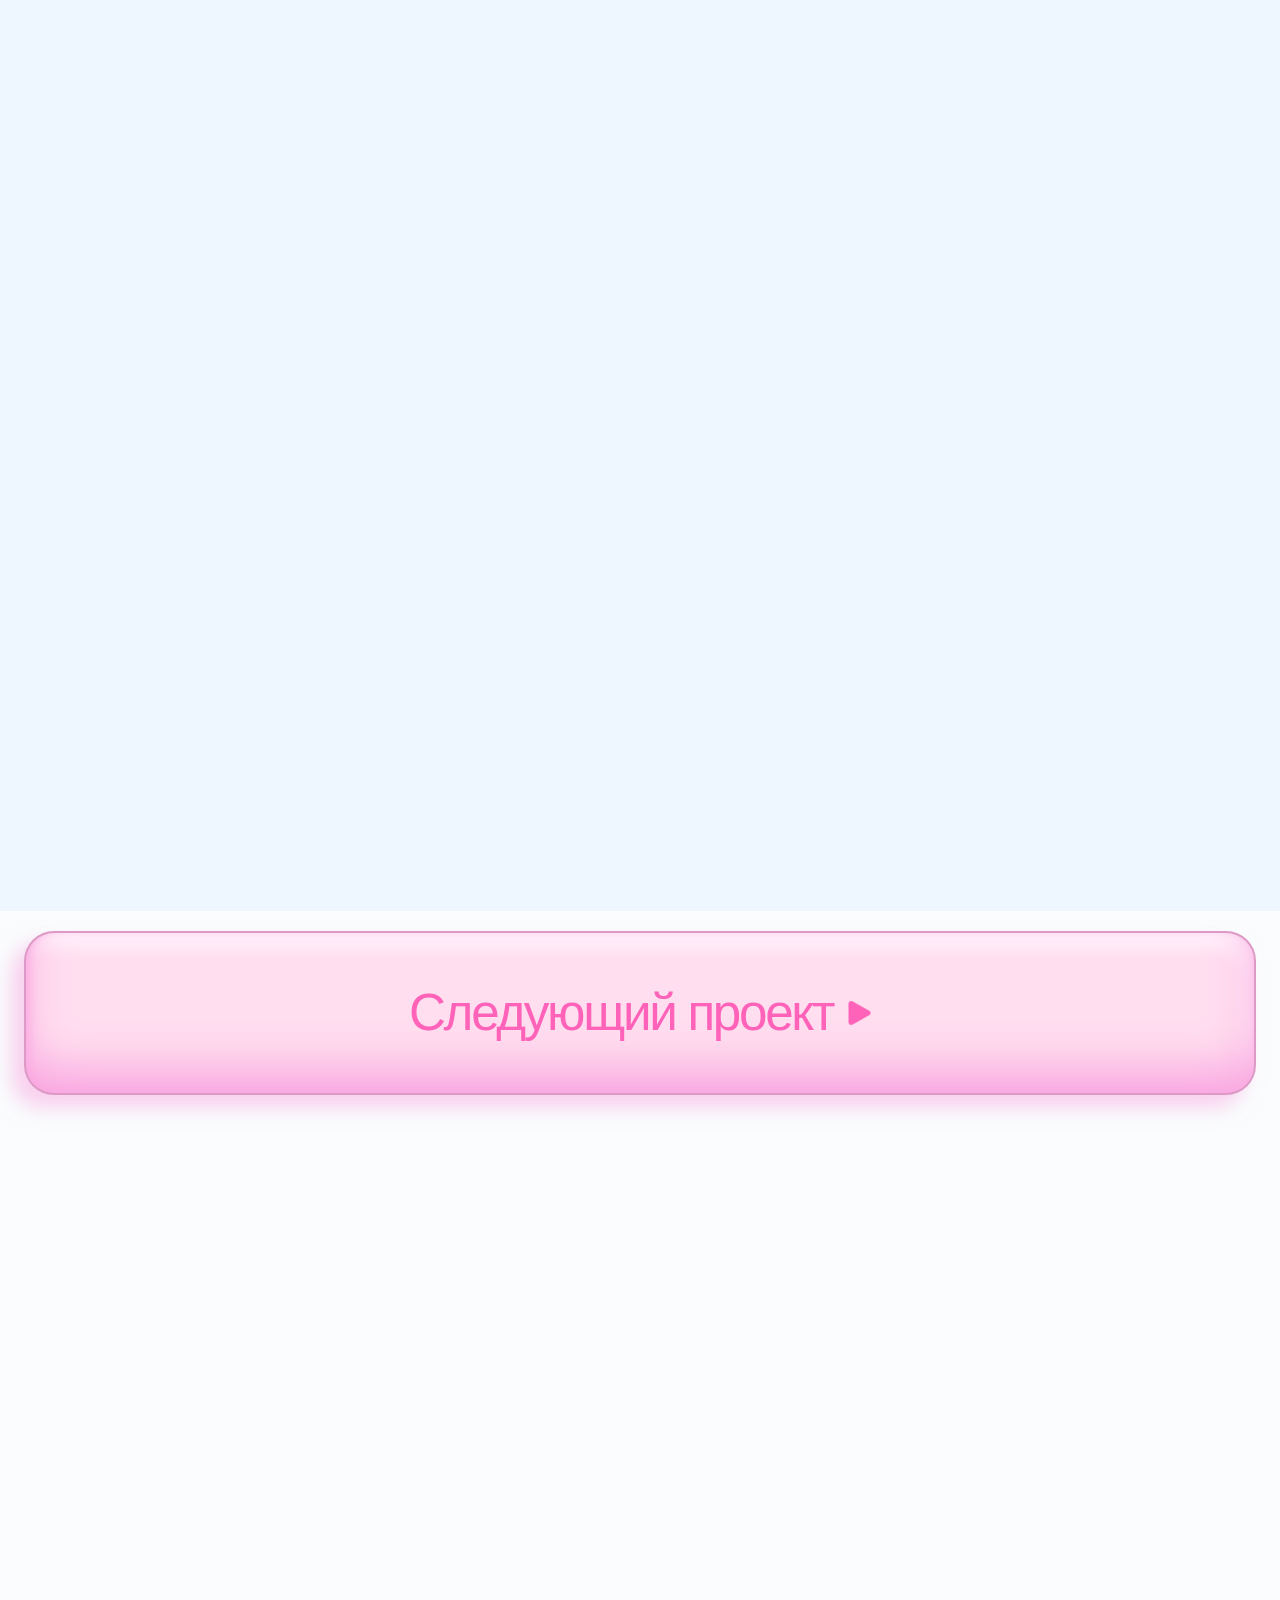
==== commit 6c4013c6: "новое 2" ====
--- a/projects/bitz.html
+++ b/projects/bitz.html
@@ -4,7 +4,7 @@
   <meta charset="UTF-8"><meta name="viewport" content="width=device-width,initial-scale=1">
   <meta name="description" content="БИТЗ — социальный вишлист мест.">
   <title>БИТЗ — Mari Shevchun</title>
-  <link rel="stylesheet" href="project.css?v=performance-1">
+  <link rel="stylesheet" href="project.css?v=nav-align-1">
 </head>
 <body class="project-page--editorial bitz-page is-ready">
   <main>
--- a/projects/project.css
+++ b/projects/project.css
@@ -154,9 +154,16 @@
 .myceli-page .case-overview{margin-top:120px}
 .myceli-page .case-introduction{max-width:714px}
 .myceli-page .case-introduction p{font-size:36px;line-height:1;letter-spacing:-1.12px}
-.myceli-visuals{padding-top:60px;padding-bottom:60px;gap:40px}
-.myceli-visuals .case-visual{max-width:1320px}
-@media(max-width:850px){.myceli-cover{height:62vw;min-height:300px;border-radius:0 0 28px 28px}.myceli-page .case-head{width:calc(100% - 40px);padding-top:40px;padding-bottom:64px}.myceli-back{margin-bottom:20px}.myceli-page .case-head>h1{font-size:52px}.myceli-page .case-overview{margin-top:64px}.myceli-page .case-introduction p{font-size:28px}.myceli-visuals{padding:40px 0;gap:40px}}
+.myceli-visuals{padding:60px max(24px,calc((100vw - 1240px)/2));gap:40px}
+.myceli-visuals .case-visual{max-width:1240px;border-radius:80px}
+.myceli-visual{aspect-ratio:620/349}
+.myceli-visual:nth-child(1){aspect-ratio:1240/409}
+.myceli-visual:nth-child(4){aspect-ratio:310/83}
+.myceli-visual:nth-child(9){aspect-ratio:155/108}
+.myceli-visual:nth-child(19){aspect-ratio:1240/243}
+.myceli-visual:nth-child(20){aspect-ratio:1240/651}
+.myceli-visuals .case-visual img{width:100%;height:100%;object-fit:cover}
+@media(max-width:850px){.myceli-cover{height:62vw;min-height:300px;border-radius:0 0 28px 28px}.myceli-page .case-head{width:calc(100% - 40px);padding-top:40px;padding-bottom:64px}.myceli-back{margin-bottom:20px}.myceli-page .case-head>h1{font-size:52px}.myceli-page .case-overview{margin-top:64px}.myceli-page .case-introduction p{font-size:28px}.myceli-visuals{padding:40px 12px;gap:24px}.myceli-visuals .case-visual{border-radius:24px}}
 
 /* Restored current case transitions and controls */
 body{transition:opacity .28s ease}body.project-page--editorial{animation:case-page-enter .58s cubic-bezier(.22,.82,.25,1) both}body.is-page-leaving{opacity:0}.project-page--editorial main>section:first-child{animation:case-cover-enter .72s .04s cubic-bezier(.18,.8,.22,1) both}.project-page--editorial .case-head{animation:case-copy-enter .62s .14s cubic-bezier(.18,.8,.22,1) both}@keyframes case-page-enter{from{opacity:0}to{opacity:1}}@keyframes case-cover-enter{from{opacity:0;transform:translateY(14px) scale(.997)}to{opacity:1;transform:translateY(0) scale(1)}}@keyframes case-copy-enter{from{opacity:0;transform:translateY(18px)}to{opacity:1;transform:translateY(0)}}
@@ -168,3 +175,68 @@
   .case-footer{padding:48px 12px 30px}
   .case-footer__next{border-radius:18px}
 }
+
+/* Keep the artwork clean after clicking while retaining keyboard focus feedback. */
+.case-to-top:focus{outline:none}
+.case-to-top:focus-visible{outline:2px solid currentColor;outline-offset:3px}
+
+/* Shared case navigation sizing and optical alignment. */
+.garden-back,
+.bitz-back,
+.sauce-back,
+.myceli-back,
+.vataga-back{
+  box-sizing:border-box;
+  min-height:52px;
+  padding:0 20px;
+  display:inline-flex;
+  align-items:center;
+  gap:8px;
+  line-height:1;
+}
+.garden-back span,
+.bitz-back span,
+.sauce-back span,
+.myceli-back span,
+.vataga-back span{
+  width:10px;
+  display:grid;
+  place-items:center;
+  flex:0 0 10px;
+  font-size:10px;
+  line-height:1;
+}
+.case-footer__next{
+  box-sizing:border-box;
+  height:164px;
+  min-height:164px;
+  padding:0 32px;
+  align-items:center;
+  justify-content:center;
+  gap:.28em;
+  line-height:1;
+  text-align:center;
+}
+.case-footer__next .case-footer__arrow{
+  position:static;
+  top:auto;
+  width:.46em;
+  height:.42em;
+  aspect-ratio:auto;
+  align-self:auto;
+  font-size:1em;
+  background:currentColor;
+  -webkit-mask:url("../assets/projects/secret-sauce/figma/arrow-triangle.svg") center/100% 100% no-repeat;
+  mask:url("../assets/projects/secret-sauce/figma/arrow-triangle.svg") center/100% 100% no-repeat;
+  transform:rotate(90deg);
+  transform-origin:center;
+}
+@media(max-width:850px){
+  .garden-back,
+  .bitz-back,
+  .sauce-back,
+  .myceli-back,
+  .vataga-back{min-height:52px;padding:0 20px}
+  .case-footer__next{height:120px;min-height:120px;padding:0 20px;font-size:clamp(30px,8vw,44px);border-radius:22px}
+  .case-footer__next .case-footer__arrow{width:.46em;height:.42em}
+}
